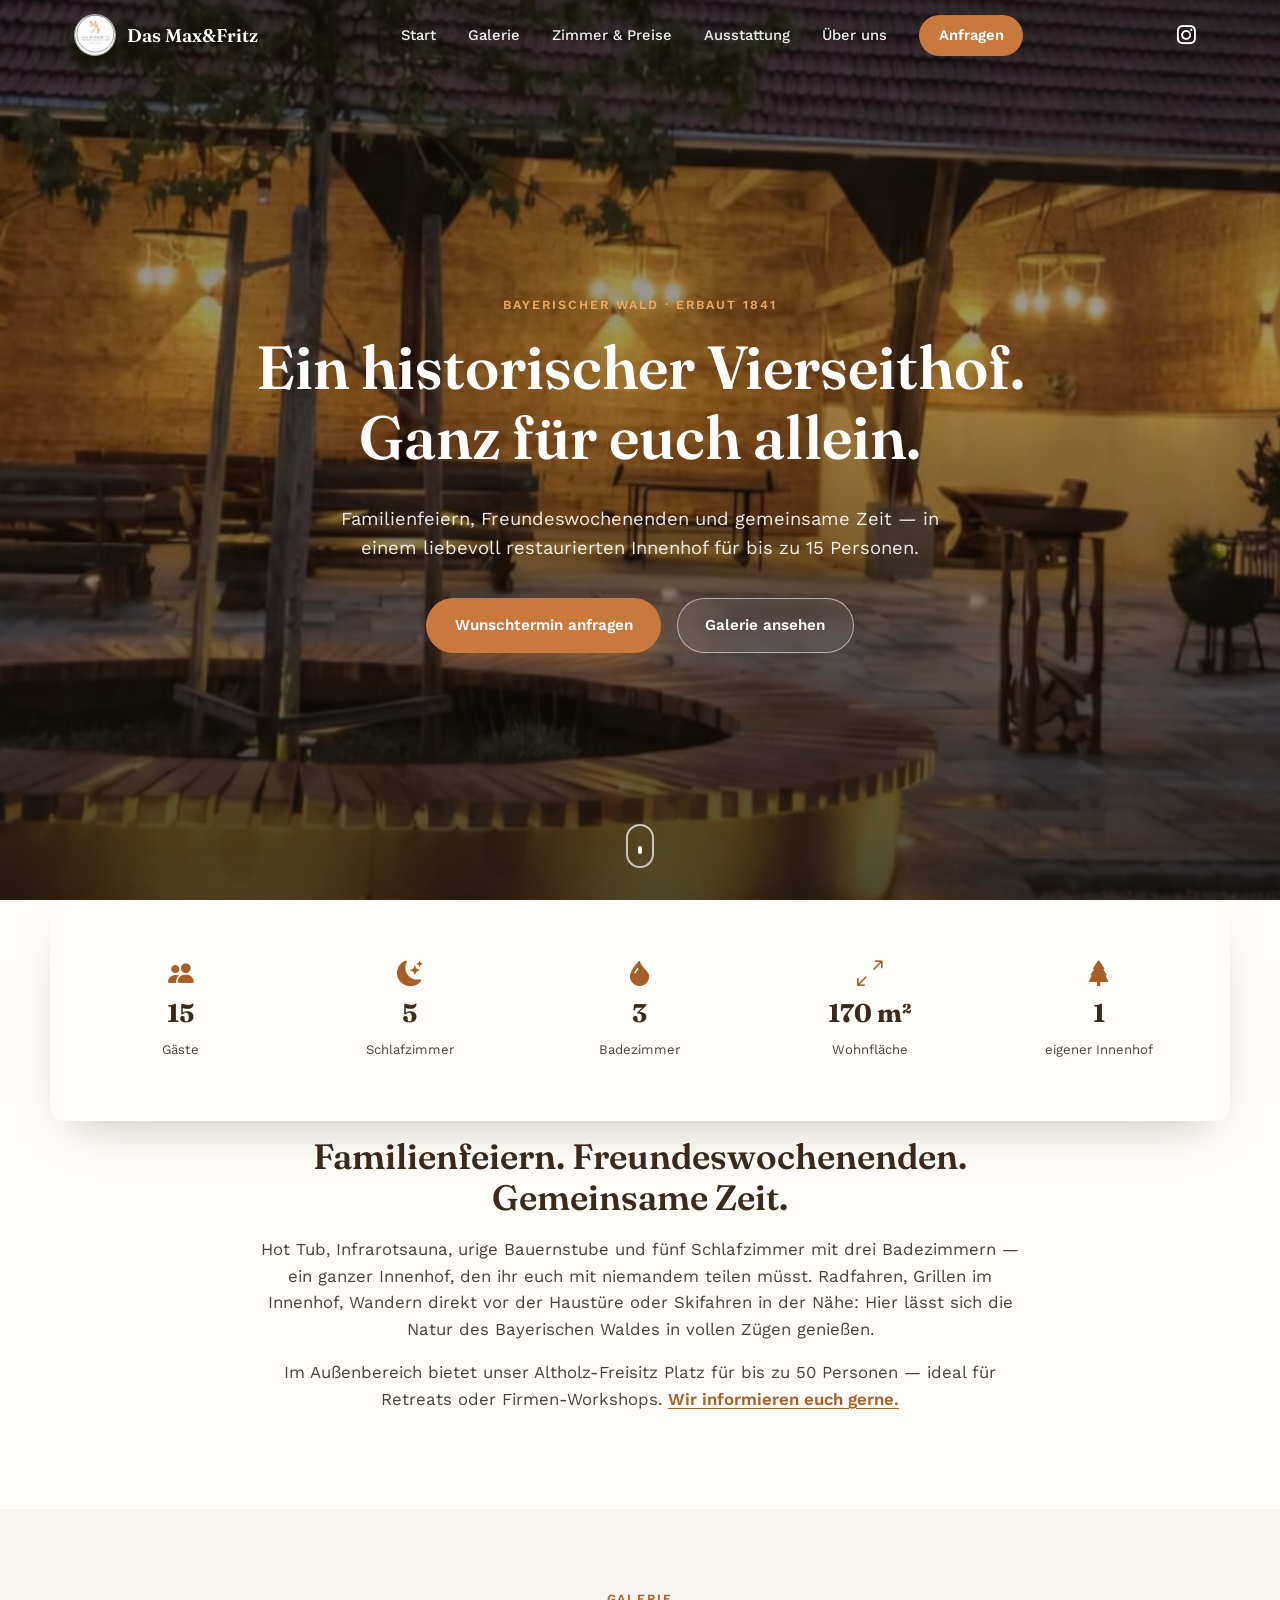
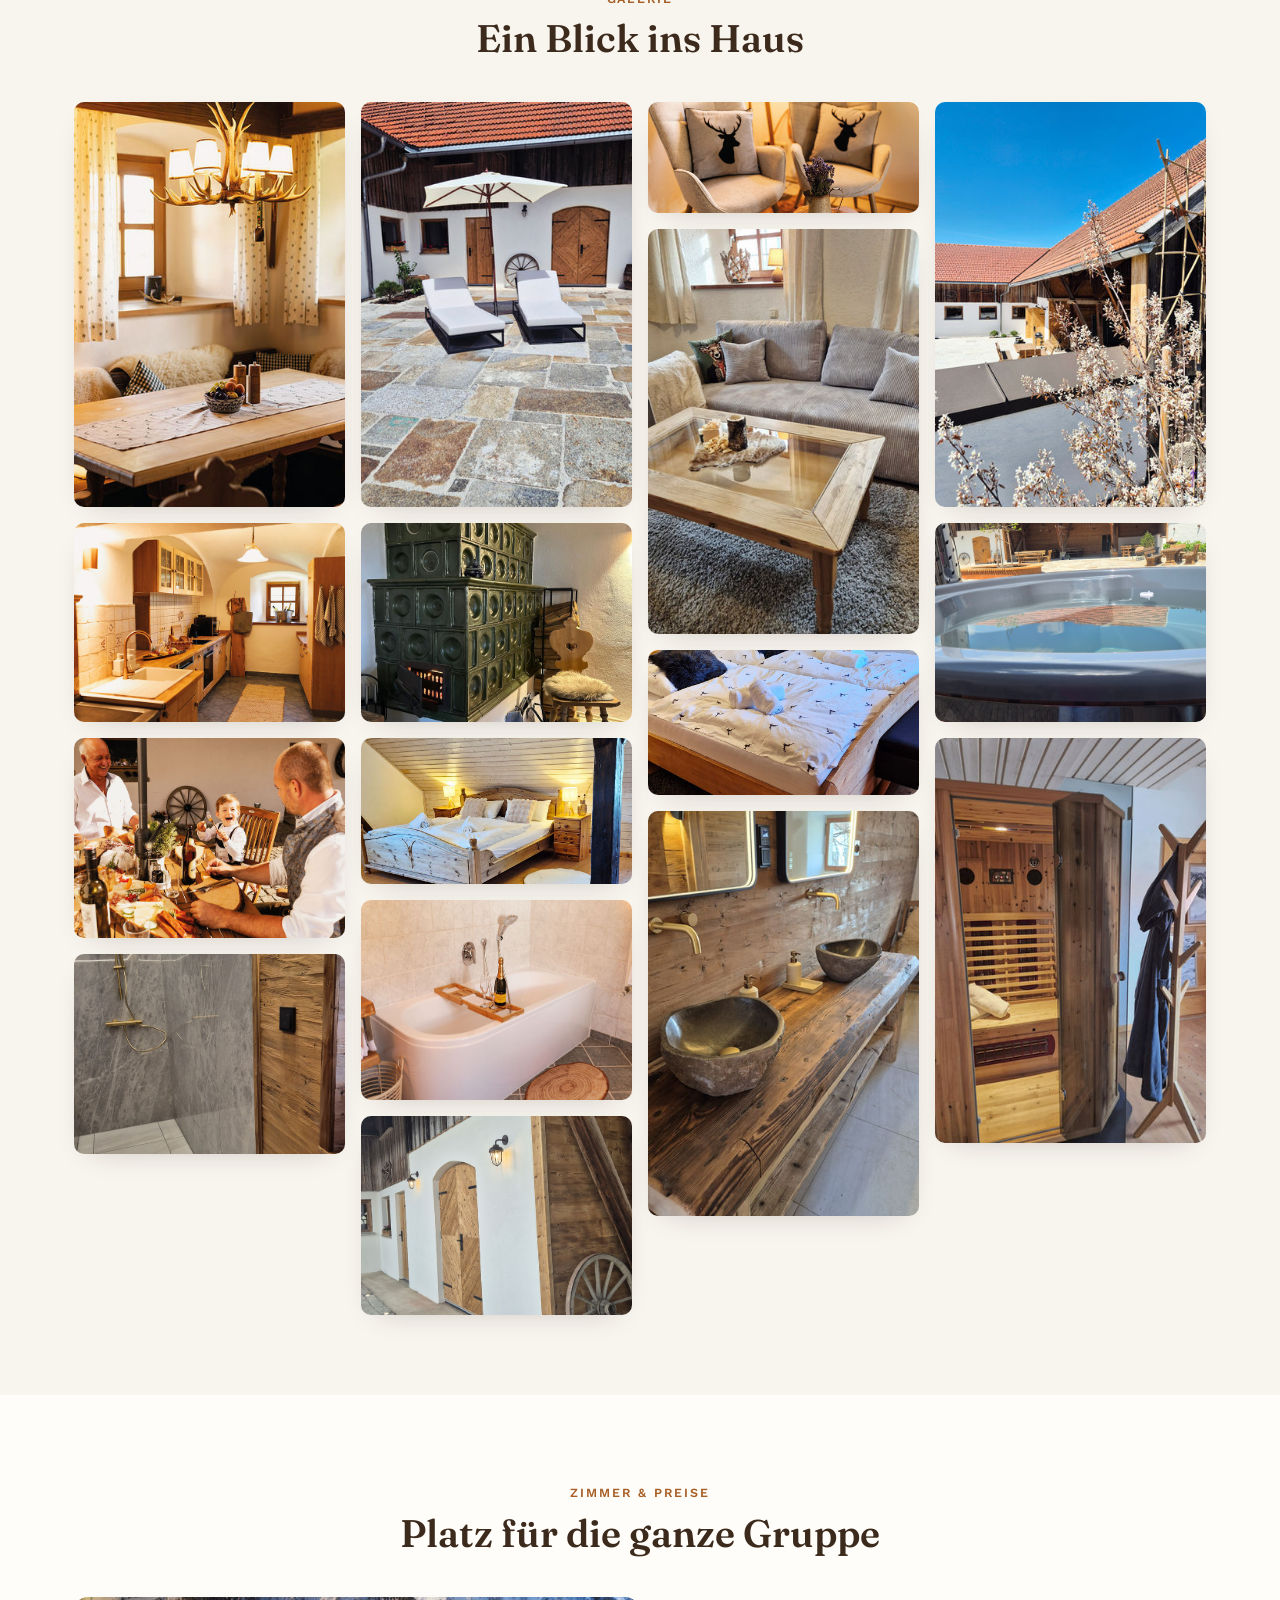
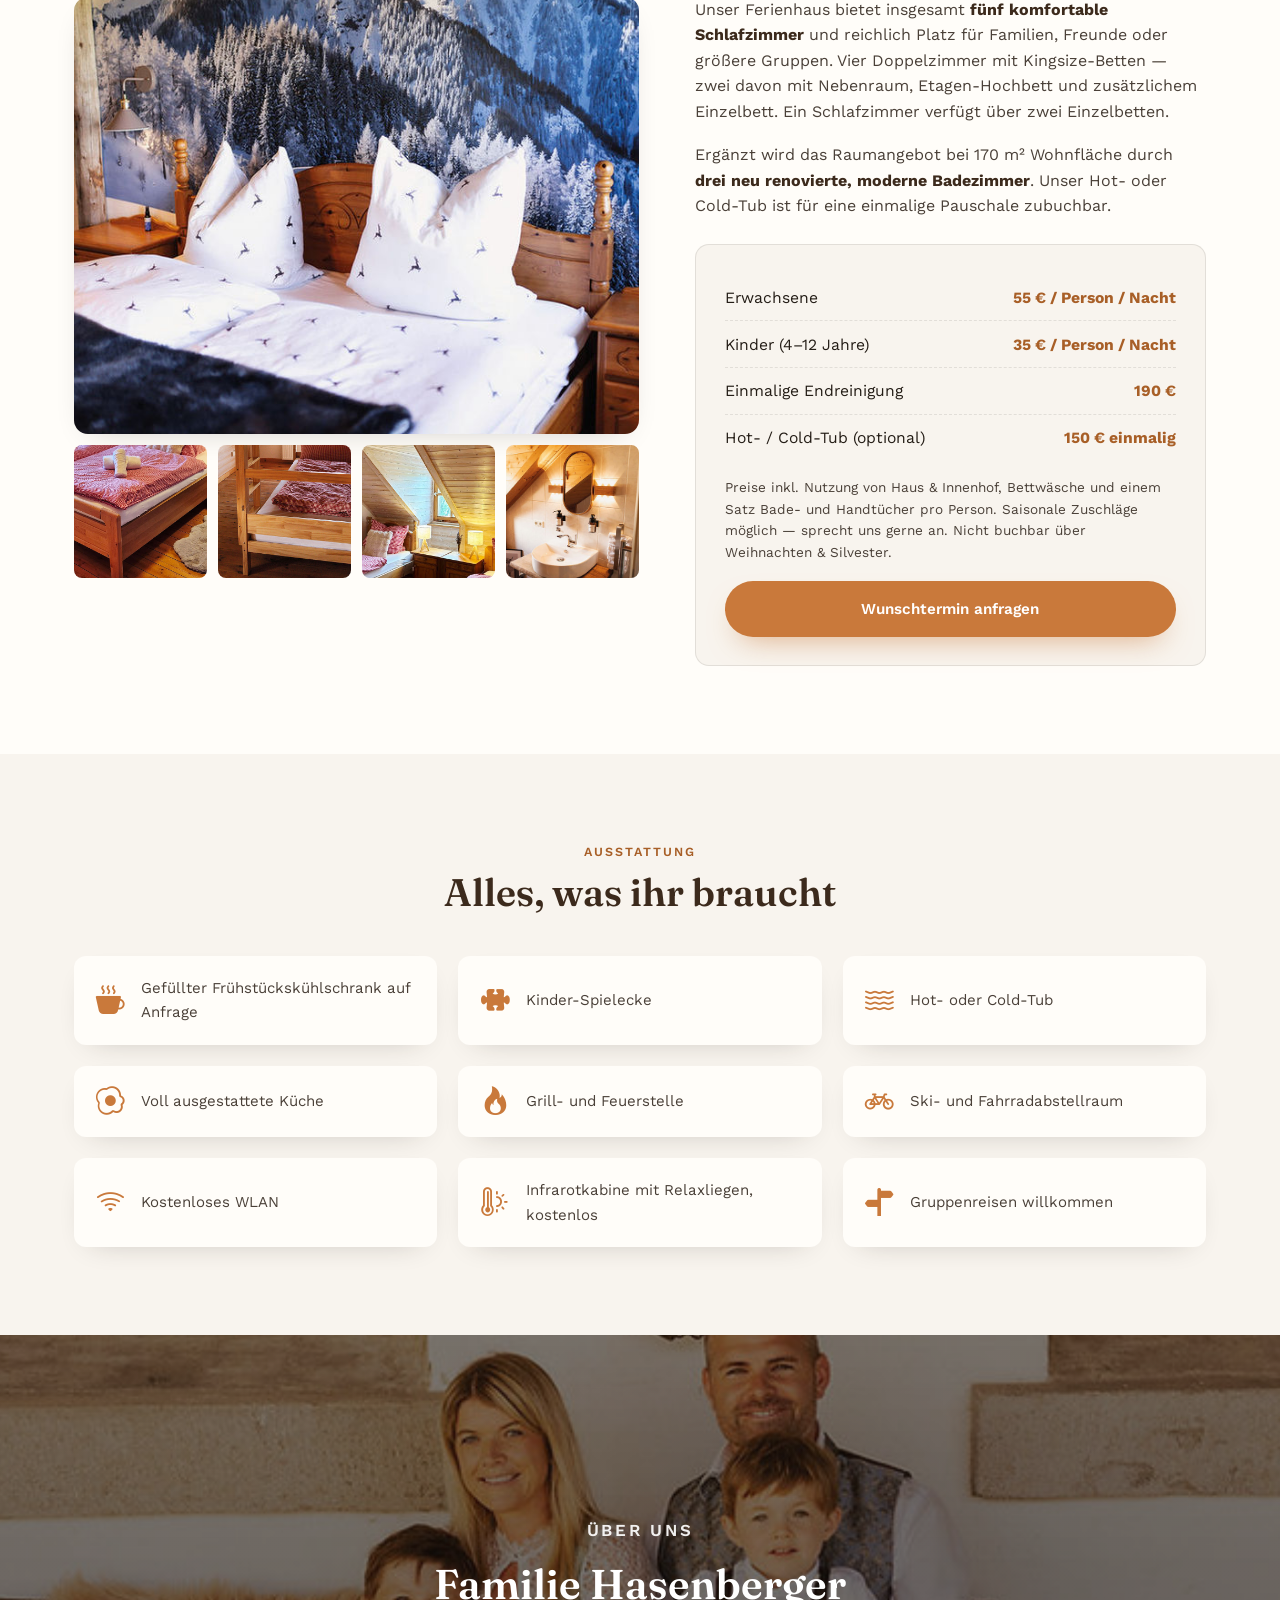
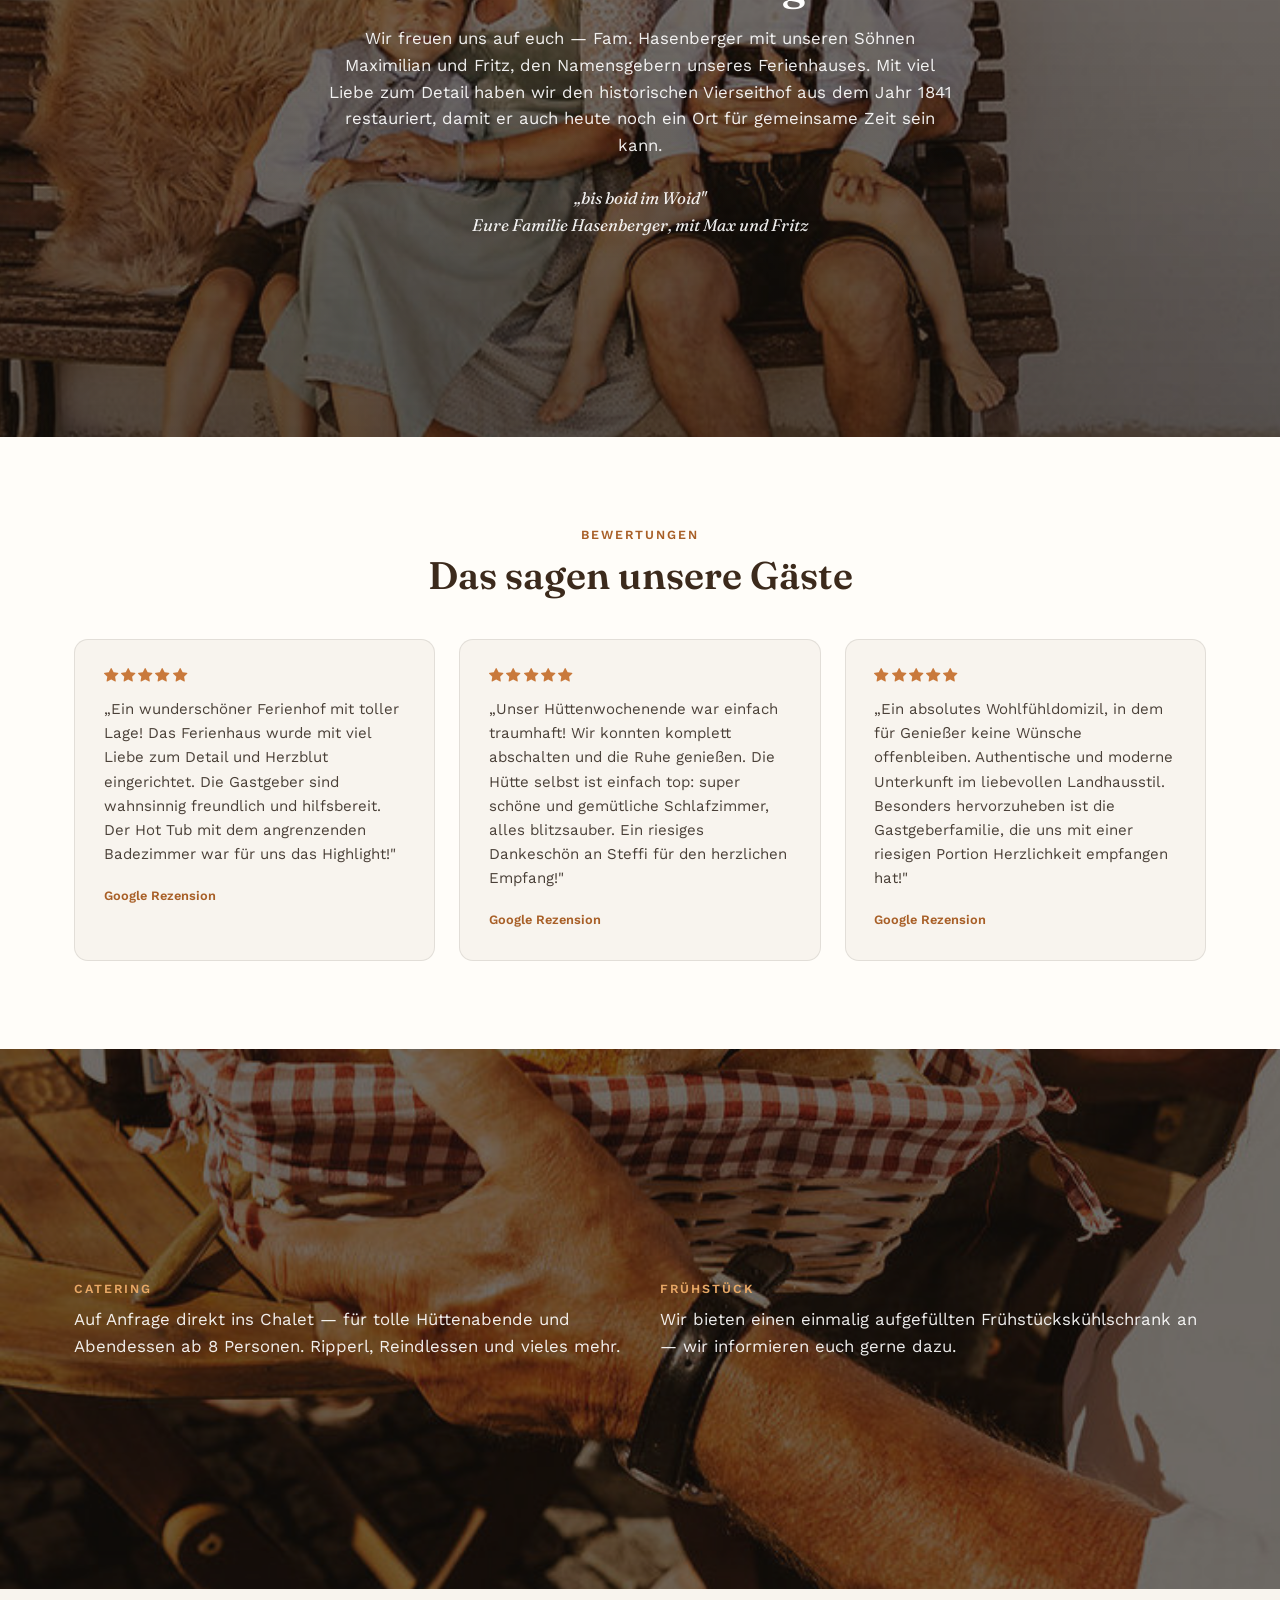
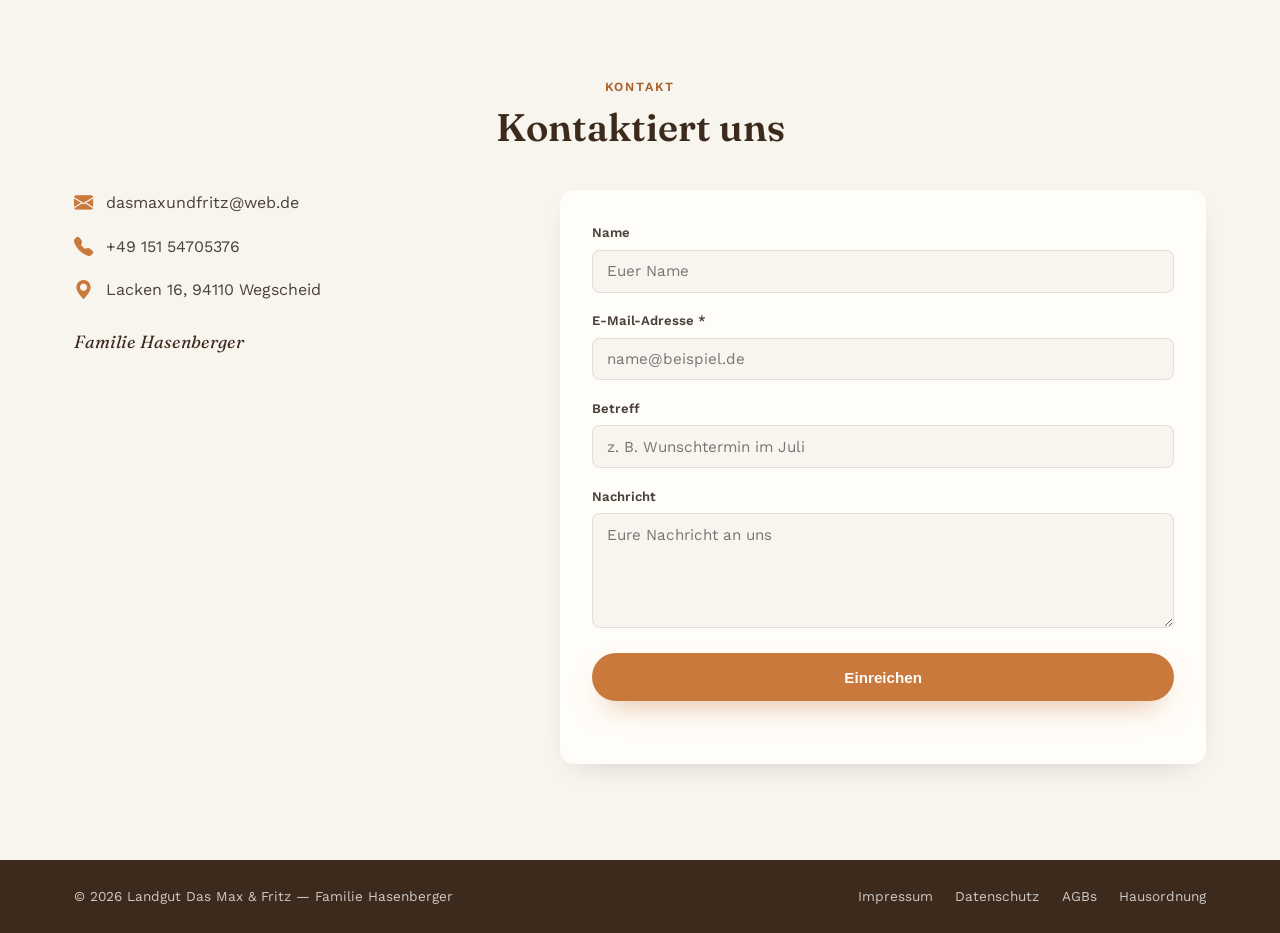
==== new/index.html @ 3cc2251c "Initial commit: Das Max & Fritz site redesign Old Wix export preserved under old/, new static HTML/C" ====
<!DOCTYPE html>
<html lang="de">
<head>
<meta charset="UTF-8">
<meta name="viewport" content="width=device-width, initial-scale=1.0">
<title>Das Max &amp; Fritz — Historischer Vierseithof im Bayerischen Wald</title>
<meta name="description" content="Historischer Vierseithof aus 1841 im Bayerischen Wald für Gruppen bis zu 15 Personen. Hot Tub, Infrarotsauna, 5 Schlafzimmer, eigener Innenhof.">
<link rel="icon" href="assets/img/logo.jpg">
<link rel="preconnect" href="https://fonts.googleapis.com">
<link rel="preconnect" href="https://fonts.gstatic.com" crossorigin>
<link href="https://fonts.googleapis.com/css2?family=Fraunces:ital,opsz,wght@0,9..144,400;0,9..144,600;1,9..144,500&family=Work+Sans:wght@400;500;600&display=swap" rel="stylesheet">
<link rel="stylesheet" href="https://cdn.jsdelivr.net/npm/bootstrap-icons@1.11.3/font/bootstrap-icons.min.css">
<link rel="stylesheet" href="assets/css/style.css">
</head>
<body>

<a class="skip-link" href="#main">Zum Inhalt springen</a>

<header class="site-header" id="siteHeader">
  <div class="header-inner">
    <a href="#start" class="brand">
      <img src="assets/img/logo.jpg" alt="Das Max &amp; Fritz Logo" class="brand-logo">
      <span class="brand-text">Das Max&amp;Fritz</span>
    </a>

    <nav class="main-nav" id="mainNav" aria-label="Hauptnavigation">
      <a href="#start">Start</a>
      <a href="#galerie">Galerie</a>
      <a href="#zimmer">Zimmer &amp; Preise</a>
      <a href="#ausstattung">Ausstattung</a>
      <a href="#ueber-uns">Über uns</a>
      <a href="#kontakt" class="nav-cta">Anfragen</a>
    </nav>

    <div class="header-actions">
      <a href="https://www.instagram.com/dasmaxundfritz_landgut/" class="icon-btn" aria-label="Instagram" target="_blank" rel="noopener"><i class="bi bi-instagram"></i></a>
      <button class="icon-btn nav-toggle" id="navToggle" aria-label="Menü öffnen" aria-expanded="false" aria-controls="mainNav">
        <i class="bi bi-list" id="navToggleIcon"></i>
      </button>
    </div>
  </div>
</header>

<main id="main">

  <!-- HERO -->
  <section class="hero" id="start">
    <div class="parallax" data-speed="0.35">
      <div class="parallax__bg" style="background-image:url('assets/img/hero-courtyard-night.jpg')"></div>
    </div>
    <div class="hero__scrim"></div>
    <div class="hero__content reveal">
      <p class="eyebrow">Bayerischer Wald · Erbaut 1841</p>
      <h1>Ein historischer Vierseithof.<br>Ganz für euch allein.</h1>
      <p class="hero__lead">Familienfeiern, Freundeswochenenden und gemeinsame Zeit — in einem liebevoll restaurierten Innenhof für bis zu 15 Personen.</p>
      <div class="hero__actions">
        <a href="#kontakt" class="btn btn--primary">Wunschtermin anfragen</a>
        <a href="#galerie" class="btn btn--ghost">Galerie ansehen</a>
      </div>
    </div>
    <button class="scroll-cue" id="scrollCue" aria-label="Nach unten scrollen">
      <span></span>
    </button>
  </section>

  <!-- STATS -->
  <section class="stats">
    <div class="stats__item"><i class="bi bi-people-fill"></i><strong>15</strong><span>Gäste</span></div>
    <div class="stats__item"><i class="bi bi-moon-stars-fill"></i><strong>5</strong><span>Schlafzimmer</span></div>
    <div class="stats__item"><i class="bi bi-droplet-fill"></i><strong>3</strong><span>Badezimmer</span></div>
    <div class="stats__item"><i class="bi bi-arrows-angle-expand"></i><strong>170 m²</strong><span>Wohnfläche</span></div>
    <div class="stats__item"><i class="bi bi-tree-fill"></i><strong>1</strong><span>eigener Innenhof</span></div>
  </section>

  <!-- INTRO -->
  <section class="intro">
    <div class="intro__inner reveal">
      <h2>Familienfeiern. Freundeswochenenden.<br>Gemeinsame Zeit.</h2>
      <p>Hot Tub, Infrarotsauna, urige Bauernstube und fünf Schlafzimmer mit drei Badezimmern — ein ganzer Innenhof, den ihr euch mit niemandem teilen müsst. Radfahren, Grillen im Innenhof, Wandern direkt vor der Haustüre oder Skifahren in der Nähe: Hier lässt sich die Natur des Bayerischen Waldes in vollen Zügen genießen.</p>
      <p>Im Außenbereich bietet unser Altholz-Freisitz Platz für bis zu 50 Personen — ideal für Retreats oder Firmen-Workshops. <a href="#kontakt">Wir informieren euch gerne.</a></p>
    </div>
  </section>

  <!-- GALLERY -->
  <section class="gallery" id="galerie">
    <div class="section-head reveal">
      <p class="eyebrow">Galerie</p>
      <h2>Ein Blick ins Haus</h2>
    </div>
    <div class="masonry reveal" id="masonryGrid">
      <img src="assets/img/dining-room-chandelier.jpg" alt="Bauernstube mit Kronleuchter und langem Holztisch" loading="lazy">
      <img src="assets/img/kitchen-farmhouse.jpg" alt="Voll ausgestattete Landhausküche" loading="lazy">
      <img src="assets/img/family-dining-table.jpg" alt="Gemeinsames Essen im Innenhof" loading="lazy">
      <img src="assets/img/bathroom-shower-modern.jpg" alt="Moderne Dusche mit Naturstein" loading="lazy">
      <img src="assets/img/exterior-patio-day.jpg" alt="Innenhof bei Tag mit Liegestühlen" loading="lazy">
      <img src="assets/img/kachelofen-stove.jpg" alt="Traditioneller grüner Kachelofen" loading="lazy">
      <img src="assets/img/bedroom-warm-wood.jpg" alt="Gemütliches Schlafzimmer mit Holzbett" loading="lazy">
      <img src="assets/img/bathroom-tub-champagne.jpg" alt="Freistehende Badewanne" loading="lazy">
      <img src="assets/img/exterior-entrance-doors.jpg" alt="Historisches Hoftor aus Altholz" loading="lazy">
      <img src="assets/img/decor-deer-pillows.jpg" alt="Rustikale Wohnzimmer-Deko" loading="lazy">
      <img src="assets/img/living-room-sofa.jpg" alt="Gemütlicher Wohnbereich" loading="lazy">
      <img src="assets/img/bedroom-bird-linen.jpg" alt="Schlafzimmer mit dekorativer Bettwäsche" loading="lazy">
      <img src="assets/img/bathroom-sink-stone.jpg" alt="Waschbecken aus Naturstein" loading="lazy">
      <img src="assets/img/exterior-farmhouse-day.jpg" alt="Der Vierseithof bei Tageslicht" loading="lazy">
      <img src="assets/img/hot-tub.jpg" alt="Hot Tub im Innenhof" loading="lazy">
      <img src="assets/img/sauna-infrared.jpg" alt="Infrarotsauna" loading="lazy">
    </div>
  </section>

  <!-- ROOMS & PRICING -->
  <section class="rooms" id="zimmer">
    <div class="section-head reveal">
      <p class="eyebrow">Zimmer &amp; Preise</p>
      <h2>Platz für die ganze Gruppe</h2>
    </div>

    <div class="rooms__layout">
      <div class="rooms__gallery reveal">
        <img src="assets/img/bedroom-alpine-art.jpg" alt="Hauptschlafzimmer mit Alpen-Motiv" class="rooms__main">
        <div class="rooms__thumbs">
          <img src="assets/img/bedroom-simple.jpg" alt="Schlafzimmer mit Nachttischen">
          <img src="assets/img/bedroom-bunk.jpg" alt="Zimmer mit Etagenbett">
          <img src="assets/img/bedroom-attic-cozy.jpg" alt="Gemütliches Dachzimmer">
          <img src="assets/img/bathroom-sink-mirror.jpg" alt="Modernes Badezimmer">
        </div>
      </div>

      <div class="rooms__info reveal">
        <p>Unser Ferienhaus bietet insgesamt <strong>fünf komfortable Schlafzimmer</strong> und reichlich Platz für Familien, Freunde oder größere Gruppen. Vier Doppelzimmer mit Kingsize-Betten — zwei davon mit Nebenraum, Etagen-Hochbett und zusätzlichem Einzelbett. Ein Schlafzimmer verfügt über zwei Einzelbetten.</p>
        <p>Ergänzt wird das Raumangebot bei 170 m² Wohnfläche durch <strong>drei neu renovierte, moderne Badezimmer</strong>. Unser Hot- oder Cold-Tub ist für eine einmalige Pauschale zubuchbar.</p>

        <div class="price-card">
          <div class="price-row"><span>Erwachsene</span><strong>55&nbsp;€ / Person / Nacht</strong></div>
          <div class="price-row"><span>Kinder (4–12&nbsp;Jahre)</span><strong>35&nbsp;€ / Person / Nacht</strong></div>
          <div class="price-row"><span>Einmalige Endreinigung</span><strong>190&nbsp;€</strong></div>
          <div class="price-row"><span>Hot- / Cold-Tub (optional)</span><strong>150&nbsp;€ einmalig</strong></div>
          <p class="price-note">Preise inkl. Nutzung von Haus &amp; Innenhof, Bettwäsche und einem Satz Bade- und Handtücher pro Person. Saisonale Zuschläge möglich — sprecht uns gerne an. Nicht buchbar über Weihnachten &amp; Silvester.</p>
          <a href="#kontakt" class="btn btn--primary btn--block">Wunschtermin anfragen</a>
        </div>
      </div>
    </div>
  </section>

  <!-- AMENITIES -->
  <section class="amenities" id="ausstattung">
    <div class="section-head reveal">
      <p class="eyebrow">Ausstattung</p>
      <h2>Alles, was ihr braucht</h2>
    </div>
    <div class="amenities__grid reveal">
      <div class="amenity"><i class="bi bi-cup-hot-fill"></i><span>Gefüllter Frühstückskühlschrank auf Anfrage</span></div>
      <div class="amenity"><i class="bi bi-puzzle-fill"></i><span>Kinder-Spielecke</span></div>
      <div class="amenity"><i class="bi bi-water"></i><span>Hot- oder Cold-Tub</span></div>
      <div class="amenity"><i class="bi bi-egg-fried"></i><span>Voll ausgestattete Küche</span></div>
      <div class="amenity"><i class="bi bi-fire"></i><span>Grill- und Feuerstelle</span></div>
      <div class="amenity"><i class="bi bi-bicycle"></i><span>Ski- und Fahrradabstellraum</span></div>
      <div class="amenity"><i class="bi bi-wifi"></i><span>Kostenloses WLAN</span></div>
      <div class="amenity"><i class="bi bi-thermometer-sun"></i><span>Infrarotkabine mit Relaxliegen, kostenlos</span></div>
      <div class="amenity"><i class="bi bi-signpost-split-fill"></i><span>Gruppenreisen willkommen</span></div>
    </div>
  </section>

  <!-- ABOUT US / PARALLAX BAND -->
  <section class="story" id="ueber-uns">
    <div class="parallax" data-speed="0.25">
      <div class="parallax__bg" style="background-image:url('assets/img/family-portrait-bench.jpg')"></div>
    </div>
    <div class="story__scrim"></div>
    <div class="story__content reveal">
      <p class="eyebrow">Über uns</p>
      <h2>Familie Hasenberger</h2>
      <p>Wir freuen uns auf euch — Fam. Hasenberger mit unseren Söhnen Maximilian und Fritz, den Namensgebern unseres Ferienhauses. Mit viel Liebe zum Detail haben wir den historischen Vierseithof aus dem Jahr 1841 restauriert, damit er auch heute noch ein Ort für gemeinsame Zeit sein kann.</p>
      <p class="story__signoff">„bis boid im Woid"<br>Eure Familie Hasenberger, mit Max und Fritz</p>
    </div>
  </section>

  <!-- REVIEWS -->
  <section class="reviews">
    <div class="section-head reveal">
      <p class="eyebrow">Bewertungen</p>
      <h2>Das sagen unsere Gäste</h2>
    </div>
    <div class="reviews__grid reveal">
      <article class="review-card">
        <div class="review-card__stars">
          <i class="bi bi-star-fill"></i><i class="bi bi-star-fill"></i><i class="bi bi-star-fill"></i><i class="bi bi-star-fill"></i><i class="bi bi-star-fill"></i>
        </div>
        <p>„Ein wunderschöner Ferienhof mit toller Lage! Das Ferienhaus wurde mit viel Liebe zum Detail und Herzblut eingerichtet. Die Gastgeber sind wahnsinnig freundlich und hilfsbereit. Der Hot Tub mit dem angrenzenden Badezimmer war für uns das Highlight!"</p>
        <span class="review-card__meta">Google Rezension</span>
      </article>
      <article class="review-card">
        <div class="review-card__stars">
          <i class="bi bi-star-fill"></i><i class="bi bi-star-fill"></i><i class="bi bi-star-fill"></i><i class="bi bi-star-fill"></i><i class="bi bi-star-fill"></i>
        </div>
        <p>„Unser Hüttenwochenende war einfach traumhaft! Wir konnten komplett abschalten und die Ruhe genießen. Die Hütte selbst ist einfach top: super schöne und gemütliche Schlafzimmer, alles blitzsauber. Ein riesiges Dankeschön an Steffi für den herzlichen Empfang!"</p>
        <span class="review-card__meta">Google Rezension</span>
      </article>
      <article class="review-card">
        <div class="review-card__stars">
          <i class="bi bi-star-fill"></i><i class="bi bi-star-fill"></i><i class="bi bi-star-fill"></i><i class="bi bi-star-fill"></i><i class="bi bi-star-fill"></i>
        </div>
        <p>„Ein absolutes Wohlfühldomizil, in dem für Genießer keine Wünsche offenbleiben. Authentische und moderne Unterkunft im liebevollen Landhausstil. Besonders hervorzuheben ist die Gastgeberfamilie, die uns mit einer riesigen Portion Herzlichkeit empfangen hat!"</p>
        <span class="review-card__meta">Google Rezension</span>
      </article>
    </div>
  </section>

  <!-- CATERING / PARALLAX BAND -->
  <section class="catering">
    <div class="parallax" data-speed="0.25">
      <div class="parallax__bg" style="background-image:url('assets/img/catering-board.jpg')"></div>
    </div>
    <div class="catering__scrim"></div>
    <div class="catering__card reveal">
      <div>
        <p class="eyebrow">Catering</p>
        <p>Auf Anfrage direkt ins Chalet — für tolle Hüttenabende und Abendessen ab 8 Personen. Ripperl, Reindlessen und vieles mehr.</p>
      </div>
      <div>
        <p class="eyebrow">Frühstück</p>
        <p>Wir bieten einen einmalig aufgefüllten Frühstückskühlschrank an — wir informieren euch gerne dazu.</p>
      </div>
    </div>
  </section>

  <!-- CONTACT -->
  <section class="contact" id="kontakt">
    <div class="section-head reveal">
      <p class="eyebrow">Kontakt</p>
      <h2>Kontaktiert uns</h2>
    </div>
    <div class="contact__layout reveal">
      <div class="contact__info">
        <p class="contact__line"><i class="bi bi-envelope-fill"></i><a href="mailto:dasmaxundfritz@web.de">dasmaxundfritz@web.de</a></p>
        <p class="contact__line"><i class="bi bi-telephone-fill"></i><a href="tel:+4915154705376">+49 151 54705376</a></p>
        <p class="contact__line"><i class="bi bi-geo-alt-fill"></i><span>Lacken 16, 94110 Wegscheid</span></p>
        <p class="contact__host">Familie Hasenberger</p>
      </div>

      <form class="contact__form" id="contactForm">
        <div class="form-row">
          <label for="cf-name">Name</label>
          <input type="text" id="cf-name" name="name" placeholder="Euer Name" required>
        </div>
        <div class="form-row">
          <label for="cf-email">E-Mail-Adresse *</label>
          <input type="email" id="cf-email" name="email" placeholder="name@beispiel.de" required>
        </div>
        <div class="form-row">
          <label for="cf-subject">Betreff</label>
          <input type="text" id="cf-subject" name="subject" placeholder="z. B. Wunschtermin im Juli">
        </div>
        <div class="form-row">
          <label for="cf-message">Nachricht</label>
          <textarea id="cf-message" name="message" rows="5" placeholder="Eure Nachricht an uns" required></textarea>
        </div>
        <button type="submit" class="btn btn--primary btn--block">Einreichen</button>
        <p class="form-note" id="formNote" role="status" aria-live="polite"></p>
      </form>
    </div>
  </section>

</main>

<footer class="site-footer">
  <div class="site-footer__inner">
    <span>© 2026 Landgut Das Max &amp; Fritz — Familie Hasenberger</span>
    <nav class="footer-nav" aria-label="Rechtliches">
      <a href="impressum.html">Impressum</a>
      <a href="datenschutz.html">Datenschutz</a>
      <a href="agb.html">AGBs</a>
      <a href="hausordnung.html">Hausordnung</a>
    </nav>
  </div>
</footer>

<!-- LIGHTBOX -->
<div class="lightbox" id="lightbox" aria-hidden="true">
  <button class="lightbox__close" id="lightboxClose" aria-label="Schließen"><i class="bi bi-x-lg"></i></button>
  <button class="lightbox__nav lightbox__nav--prev" id="lightboxPrev" aria-label="Vorheriges Bild"><i class="bi bi-chevron-left"></i></button>
  <img src="" alt="" id="lightboxImg">
  <button class="lightbox__nav lightbox__nav--next" id="lightboxNext" aria-label="Nächstes Bild"><i class="bi bi-chevron-right"></i></button>
</div>

<script src="assets/js/main.js"></script>
</body>
</html>
---- new/assets/css/style.css ----
/* ---------- Design tokens ---------- */
:root{
  --cream: #f8f4ee;
  --cream-deep: #efe7db;
  --paper: #fffdf9;
  --ink: #241d16;
  --ink-soft: #4a4038;
  --wood: #6b4a30;
  --wood-deep: #3c2a1c;
  --amber: #c9793b;
  --amber-deep: #a85f27;
  --amber-light: #e8a866;
  --line: rgba(36,29,22,0.1);

  --font-display: 'Fraunces', Georgia, 'Times New Roman', serif;
  --font-body: 'Work Sans', -apple-system, BlinkMacSystemFont, 'Segoe UI', sans-serif;

  --container: 1180px;
  --radius: 14px;
  --shadow-soft: 0 20px 50px -25px rgba(36,29,22,0.35);
  --shadow-card: 0 10px 30px -18px rgba(36,29,22,0.3);

  --ease: cubic-bezier(.22,.61,.36,1);
}

*,*::before,*::after{ box-sizing:border-box; }
html{ scroll-behavior:smooth; }
@media (prefers-reduced-motion: reduce){
  html{ scroll-behavior:auto; }
  *{ animation-duration:0.001ms !important; animation-iteration-count:1 !important; transition-duration:0.001ms !important; }
}

body{
  margin:0;
  font-family:var(--font-body);
  color:var(--ink);
  background:var(--paper);
  line-height:1.6;
  -webkit-font-smoothing:antialiased;
}

img{ max-width:100%; display:block; }
a{ color:inherit; text-decoration:none; }
h1,h2,h3{ font-family:var(--font-display); font-weight:600; line-height:1.15; margin:0; color:var(--wood-deep); }
p{ margin:0; }
ul{ margin:0; padding:0; }

.skip-link{
  position:absolute; left:-999px; top:0; background:var(--ink); color:#fff;
  padding:0.8em 1.2em; z-index:1000; border-radius:0 0 8px 0;
}
.skip-link:focus{ left:0; }

.eyebrow{
  font-family:var(--font-body);
  text-transform:uppercase;
  letter-spacing:0.16em;
  font-size:0.78rem;
  font-weight:600;
  color:var(--amber-deep);
  margin:0 0 0.6em;
}

.btn{
  display:inline-flex; align-items:center; justify-content:center;
  padding:0.95em 1.8em;
  border-radius:999px;
  font-weight:600;
  font-size:0.95rem;
  border:1px solid transparent;
  cursor:pointer;
  transition:transform 0.25s var(--ease), box-shadow 0.25s var(--ease), background 0.25s var(--ease), color 0.25s var(--ease);
}
.btn--primary{
  background:var(--amber);
  color:#fff;
  box-shadow:0 14px 30px -14px rgba(201,121,59,0.65);
}
.btn--primary:hover{ background:var(--amber-deep); transform:translateY(-2px); }
.btn--ghost{
  background:rgba(255,255,255,0.08);
  color:#fff;
  border-color:rgba(255,255,255,0.55);
  backdrop-filter:blur(6px);
}
.btn--ghost:hover{ background:rgba(255,255,255,0.18); transform:translateY(-2px); }
.btn--block{ width:100%; }

/* ---------- Scroll reveal ---------- */
.reveal{
  opacity:0;
  transform:translateY(28px);
  transition:opacity 0.8s var(--ease), transform 0.8s var(--ease);
}
.reveal.is-visible{ opacity:1; transform:translateY(0); }

/* ---------- Header ---------- */
.site-header{
  position:fixed; top:0; left:0; right:0; z-index:200;
  padding:0.9rem 0;
  transition:background 0.35s var(--ease), box-shadow 0.35s var(--ease);
}
.site-header.is-scrolled{
  background:var(--cream);
  box-shadow:0 8px 30px -20px rgba(36,29,22,0.5);
}
.header-inner{
  max-width:var(--container);
  margin:0 auto;
  padding:0 1.5rem;
  display:flex;
  align-items:center;
  justify-content:space-between;
  gap:1.5rem;
}
.brand{ display:flex; align-items:center; gap:0.7rem; }
.brand-logo{
  width:42px; height:42px; border-radius:50%;
  object-fit:cover;
  border:1px solid rgba(255,255,255,0.6);
}
.brand-text{
  font-family:var(--font-display);
  font-weight:600;
  font-size:1.15rem;
  color:var(--site-header-text, #fff);
  transition:color 0.35s var(--ease);
}
.site-header.is-scrolled .brand-text{ color:var(--wood-deep); }

.main-nav{ display:flex; align-items:center; gap:2rem; }
.main-nav a{
  font-size:0.92rem; font-weight:500;
  color:rgba(255,255,255,0.92);
  transition:color 0.3s var(--ease), opacity 0.3s;
  position:relative;
}
.site-header.is-scrolled .main-nav a{ color:var(--ink-soft); }
.main-nav a:not(.nav-cta):hover{ opacity:0.7; }
.main-nav a.nav-cta{
  background:var(--amber);
  color:#fff !important;
  padding:0.6em 1.3em;
  border-radius:999px;
  font-weight:600;
}
.main-nav a.nav-cta:hover{ background:var(--amber-deep); opacity:1; }

.header-actions{ position:relative; z-index:210; display:flex; align-items:center; gap:0.6rem; }
.bi{ line-height:1; vertical-align:-0.125em; }

.icon-btn{
  appearance:none; -webkit-appearance:none;
  background:none; border:none; padding:0; margin:0; cursor:pointer; font:inherit;
  display:inline-flex; align-items:center; justify-content:center;
  width:40px; height:40px; border-radius:50%;
  color:#fff;
  font-size:1.15rem;
  transition:background 0.3s, color 0.3s;
}
.nav-toggle{ font-size:1.4rem; }
.site-header.is-scrolled .icon-btn{ color:var(--wood-deep); }
.icon-btn:hover{ background:rgba(0,0,0,0.06); }
.nav-toggle{ display:none; }

/* ---------- Parallax primitive ---------- */
.parallax{
  position:absolute; inset:0; overflow:hidden;
  z-index:0;
}
.parallax__bg{
  position:absolute;
  top:-15%; left:0; right:0; bottom:-15%;
  background-size:cover;
  background-position:center;
  will-change:transform;
}

/* ---------- Hero ---------- */
.hero{
  position:relative;
  min-height:100svh;
  display:flex; align-items:center; justify-content:center;
  overflow:hidden;
  isolation:isolate;
}
.hero__scrim{
  position:absolute; inset:0; z-index:1;
  background:linear-gradient(180deg, rgba(20,15,10,0.55) 0%, rgba(20,15,10,0.35) 45%, rgba(20,15,10,0.75) 100%);
}
.hero__content{
  position:relative; z-index:2;
  max-width:820px;
  margin:0 auto;
  padding:7rem 1.5rem 4rem;
  text-align:center;
  color:#fff;
}
.hero__content h1{
  font-size:clamp(2.3rem, 5.2vw, 3.8rem);
  color:#fff;
  margin:0.3em 0 0.5em;
}
.hero__lead{
  font-size:1.15rem;
  color:rgba(255,255,255,0.9);
  max-width:600px;
  margin:0 auto;
}
.hero__actions{
  margin-top:2.2rem;
  display:flex; gap:1rem; justify-content:center; flex-wrap:wrap;
}
.eyebrow{ }
.hero .eyebrow{ color:var(--amber-light); }

.scroll-cue{
  position:absolute; bottom:2rem; left:50%; transform:translateX(-50%);
  z-index:2;
  width:28px; height:44px;
  border:2px solid rgba(255,255,255,0.7);
  border-radius:999px;
  background:transparent;
  cursor:pointer;
}
.scroll-cue span{
  display:block; width:4px; height:8px; border-radius:999px;
  background:#fff; margin:7px auto 0;
  animation:cue 1.8s infinite;
}
@keyframes cue{
  0%{ transform:translateY(0); opacity:1; }
  70%{ transform:translateY(12px); opacity:0; }
  100%{ opacity:0; }
}

/* ---------- Stats ---------- */
.stats{
  max-width:var(--container);
  margin:0 auto;
  padding:2.8rem 1.5rem;
  display:grid;
  grid-template-columns:repeat(5, 1fr);
  gap:1rem;
  text-align:center;
  background:var(--paper);
  border-radius:var(--radius);
  box-shadow:var(--shadow-soft);
  position:relative;
  z-index:5;
}
.stats__item{
  display:flex; flex-direction:column; align-items:center; gap:0.35rem;
  padding:1rem 0.5rem;
  color:var(--amber-deep);
}
.stats__item i{ font-size:1.6rem; }
.stats__item strong{ font-family:var(--font-display); font-size:1.6rem; color:var(--wood-deep); }
.stats__item span{ font-size:0.82rem; color:var(--ink-soft); }

/* ---------- Intro ---------- */
.intro{ padding:1rem 1.5rem 5rem; }
.intro__inner{
  max-width:760px;
  margin:0 auto;
  text-align:center;
}
.intro__inner h2{
  font-size:clamp(1.6rem, 3vw, 2.2rem);
  margin-bottom:1.1rem;
}
.intro__inner p{ color:var(--ink-soft); margin-bottom:1rem; font-size:1.05rem; }
.intro__inner a{ color:var(--amber-deep); font-weight:600; text-decoration:underline; text-underline-offset:3px; }

/* ---------- Section head ---------- */
.section-head{ max-width:var(--container); margin:0 auto; padding:0 1.5rem 2.6rem; text-align:center; }
.section-head h2{ font-size:clamp(1.7rem, 3.4vw, 2.4rem); }

/* ---------- Gallery ---------- */
.gallery{ padding:5rem 0; background:var(--cream); }
.masonry{
  max-width:var(--container);
  margin:0 auto;
  padding:0 1.5rem;
  columns:4 240px;
  column-gap:1rem;
}
.masonry img{
  width:100%;
  margin:0 0 1rem;
  border-radius:10px;
  break-inside:avoid;
  cursor:zoom-in;
  box-shadow:var(--shadow-card);
  transition:transform 0.45s var(--ease), box-shadow 0.45s var(--ease);
}
.masonry img:hover{ transform:translateY(-4px) scale(1.01); box-shadow:0 20px 40px -20px rgba(36,29,22,0.45); }

/* ---------- Rooms ---------- */
.rooms{ padding:5.5rem 0; }
.rooms__layout{
  max-width:var(--container);
  margin:0 auto;
  padding:0 1.5rem;
  display:grid;
  grid-template-columns:1.05fr 0.95fr;
  gap:3.5rem;
  align-items:start;
}
.rooms__main{ border-radius:var(--radius); box-shadow:var(--shadow-card); aspect-ratio:4/3.1; object-fit:cover; width:100%; }
.rooms__thumbs{ display:grid; grid-template-columns:repeat(4,1fr); gap:0.7rem; margin-top:0.7rem; }
.rooms__thumbs img{ border-radius:8px; aspect-ratio:1/1; object-fit:cover; }
.rooms__info p{ color:var(--ink-soft); margin-bottom:1.1rem; }
.rooms__info strong{ color:var(--wood-deep); }

.price-card{
  margin-top:1.6rem;
  background:var(--cream);
  border:1px solid var(--line);
  border-radius:var(--radius);
  padding:1.8rem;
}
.price-row{
  display:flex; justify-content:space-between; align-items:baseline;
  padding:0.65rem 0;
  border-bottom:1px dashed var(--line);
  font-size:0.98rem;
}
.price-row:last-of-type{ border-bottom:none; }
.price-row strong{ color:var(--amber-deep); }
.price-note{ color:var(--ink-soft); font-size:0.85rem; margin:1rem 0 1.3rem; }

/* ---------- Amenities ---------- */
.amenities{ padding:5.5rem 0; background:var(--cream); }
.amenities__grid{
  max-width:var(--container);
  margin:0 auto;
  padding:0 1.5rem;
  display:grid;
  grid-template-columns:repeat(3, 1fr);
  gap:1.3rem;
}
.amenity{
  display:flex; align-items:center; gap:1rem;
  background:var(--paper);
  border-radius:12px;
  padding:1.3rem 1.4rem;
  box-shadow:var(--shadow-card);
  transition:transform 0.3s var(--ease);
}
.amenity:hover{ transform:translateY(-3px); }
.amenity i{ flex-shrink:0; color:var(--amber); font-size:1.8rem; }
.amenity span{ font-size:0.94rem; color:var(--ink-soft); }

/* ---------- Story / parallax bands ---------- */
.story, .catering{ position:relative; overflow:hidden; isolation:isolate; }
.story{ min-height:78vh; display:flex; align-items:center; }
.story__scrim{ position:absolute; inset:0; background:linear-gradient(180deg, rgba(20,15,10,0.55), rgba(20,15,10,0.68)); z-index:1; }
.story__content{
  position:relative; z-index:2;
  max-width:680px; margin:0 auto; padding:5rem 1.5rem;
  text-align:center; color:#fff;
}
.story__content h2{ color:#fff; font-size:clamp(1.8rem,3.6vw,2.6rem); margin-bottom:1rem; }
.story__content p{ color:rgba(255,255,255,0.92); margin-bottom:1.1rem; font-size:1.05rem; }
.story__signoff{ font-family:var(--font-display); font-style:italic; font-size:1.2rem; margin-top:1.6rem; }

/* ---------- Reviews ---------- */
.reviews{ padding:5.5rem 0; }
.reviews__grid{
  max-width:var(--container); margin:0 auto; padding:0 1.5rem;
  display:grid; grid-template-columns:repeat(3, 1fr); gap:1.5rem;
}
.review-card{
  background:var(--cream);
  border-radius:var(--radius);
  padding:1.8rem;
  border:1px solid var(--line);
}
.review-card__stars{ display:flex; gap:0.2rem; color:var(--amber); margin-bottom:0.9rem; font-size:0.9rem; }
.review-card p{ color:var(--ink-soft); font-size:0.94rem; margin-bottom:1rem; }
.review-card__meta{ font-size:0.8rem; color:var(--amber-deep); font-weight:600; }

/* ---------- Catering band ---------- */
.catering{ min-height:60vh; display:flex; align-items:center; }
.catering__scrim{ position:absolute; inset:0; background:rgba(20,15,10,0.6); z-index:1; }
.catering__card{
  position:relative; z-index:2;
  max-width:var(--container); margin:0 auto; padding:4.5rem 1.5rem;
  display:grid; grid-template-columns:1fr 1fr; gap:2.5rem;
  color:#fff;
}
.catering__card .eyebrow{ color:var(--amber-light); }
.catering__card p:last-child{ color:rgba(255,255,255,0.92); font-size:1.05rem; }

/* ---------- Contact ---------- */
.contact{ padding:5.5rem 0 6rem; background:var(--cream); }
.contact__layout{
  max-width:var(--container); margin:0 auto; padding:0 1.5rem;
  display:grid; grid-template-columns:0.8fr 1.2fr; gap:3.5rem;
}
.contact__info{ display:flex; flex-direction:column; gap:1.1rem; }
.contact__line{ display:flex; align-items:center; gap:0.8rem; color:var(--ink-soft); font-size:1rem; }
.contact__line i{ color:var(--amber); flex-shrink:0; font-size:1.2rem; }
.contact__line a:hover{ color:var(--amber-deep); }
.contact__host{ margin-top:0.5rem; font-family:var(--font-display); font-style:italic; color:var(--wood-deep); font-size:1.1rem; }

.contact__form{ background:var(--paper); border-radius:var(--radius); padding:2rem; box-shadow:var(--shadow-card); }
.form-row{ margin-bottom:1.1rem; }
.form-row label{ display:block; font-size:0.82rem; font-weight:600; color:var(--ink-soft); margin-bottom:0.4rem; }
.form-row input, .form-row textarea{
  width:100%;
  border:1px solid var(--line);
  border-radius:8px;
  padding:0.75em 0.9em;
  font-family:var(--font-body);
  font-size:0.95rem;
  background:var(--cream);
  color:var(--ink);
  resize:vertical;
  transition:border-color 0.25s;
}
.form-row input:focus, .form-row textarea:focus{ outline:none; border-color:var(--amber); }
.form-note{ margin-top:0.9rem; font-size:0.88rem; color:var(--amber-deep); min-height:1.2em; }

/* ---------- Footer ---------- */
.site-footer{ background:var(--wood-deep); color:rgba(255,255,255,0.75); }
.site-footer__inner{
  max-width:var(--container); margin:0 auto; padding:1.6rem 1.5rem;
  display:flex; justify-content:space-between; align-items:center; flex-wrap:wrap; gap:0.8rem;
  font-size:0.85rem;
}
.footer-nav{ display:flex; gap:1.4rem; }
.footer-nav a:hover{ color:#fff; }

/* ---------- Legal pages ---------- */
.legal-hero{
  padding:9rem 1.5rem 3rem;
  background:var(--cream);
  text-align:center;
}
.legal-hero h1{ font-size:clamp(1.9rem, 4vw, 2.6rem); }
.legal-hero p{ color:var(--ink-soft); margin-top:0.6rem; }

.legal-content{
  max-width:760px;
  margin:0 auto;
  padding:3.5rem 1.5rem 5rem;
}
.legal-content h2{
  font-size:1.35rem;
  margin:2.4rem 0 0.8rem;
}
.legal-content h2:first-child{ margin-top:0; }
.legal-content h3{
  font-family:var(--font-body);
  font-size:1rem;
  font-weight:600;
  color:var(--wood-deep);
  margin:1.4rem 0 0.5rem;
}
.legal-content p{ color:var(--ink-soft); margin-bottom:0.9rem; }
.legal-content ul{ margin:0 0 0.9rem; padding-left:1.2rem; color:var(--ink-soft); }
.legal-content li{ margin-bottom:0.4rem; }
.legal-content a{ color:var(--amber-deep); text-decoration:underline; text-underline-offset:3px; }
.legal-content strong{ color:var(--wood-deep); }

.placeholder-note{
  background:var(--cream);
  border:1px dashed var(--amber);
  border-radius:10px;
  padding:1rem 1.2rem;
  margin-bottom:2rem;
  font-size:0.9rem;
  color:var(--ink-soft);
}
.placeholder-note strong{ color:var(--amber-deep); }

/* ---------- Lightbox ---------- */
.lightbox{
  position:fixed; inset:0; z-index:500;
  display:flex; align-items:center; justify-content:center;
  background:rgba(15,11,8,0.94);
  opacity:0; visibility:hidden;
  transition:opacity 0.3s var(--ease);
  padding:2rem;
}
.lightbox.is-open{ opacity:1; visibility:visible; }
.lightbox img{ max-width:min(90vw, 1100px); max-height:85vh; border-radius:8px; box-shadow:0 30px 80px rgba(0,0,0,0.6); }
.lightbox__close, .lightbox__nav{
  appearance:none; -webkit-appearance:none; border:none; padding:0; margin:0; cursor:pointer; font:inherit;
  position:absolute; color:#fff; background:rgba(255,255,255,0.08);
  width:48px; height:48px; border-radius:50%;
  font-size:1.3rem;
  display:flex; align-items:center; justify-content:center;
  transition:background 0.25s;
}
.lightbox__close:hover, .lightbox__nav:hover{ background:rgba(255,255,255,0.2); }
.lightbox__close{ top:1.5rem; right:1.5rem; }
.lightbox__nav--prev{ left:1.5rem; top:50%; transform:translateY(-50%); }
.lightbox__nav--next{ right:1.5rem; top:50%; transform:translateY(-50%); }

/* ---------- Responsive ---------- */
@media (max-width: 980px){
  .rooms__layout, .contact__layout{ grid-template-columns:1fr; gap:2.5rem; }
  .amenities__grid{ grid-template-columns:repeat(2, 1fr); }
  .reviews__grid{ grid-template-columns:1fr; }
  .catering__card{ grid-template-columns:1fr; gap:1.8rem; }
  .stats{ grid-template-columns:repeat(3, 1fr); }
}

@media (max-width: 1020px){
  .main-nav{
    position:fixed; inset:0 0 0 auto; width:min(320px, 84vw);
    background:var(--paper);
    flex-direction:column; align-items:flex-start;
    padding:6rem 2rem 2rem;
    gap:1.6rem;
    transform:translateX(100%);
    transition:transform 0.4s var(--ease);
    box-shadow:-20px 0 60px -30px rgba(0,0,0,0.4);
  }
  .main-nav.is-open{ transform:translateX(0); }
  .main-nav a{ color:var(--ink) !important; font-size:1.05rem; }
  .main-nav a.nav-cta{ margin-top:0.5rem; }
  .nav-toggle{ display:inline-flex; }
  .icon-btn[aria-label="Instagram"]{ display:none; }
}

.nav-open .nav-toggle{ color:var(--wood-deep); }

@media (max-width: 760px){
  .scroll-cue{ display:none; }

  .masonry{ columns:2 160px; }
  .stats{ grid-template-columns:repeat(2, 1fr); }
  .amenities__grid{ grid-template-columns:1fr; }
  .site-footer__inner{ flex-direction:column; text-align:center; }
}

@media (max-width: 480px){
  .hero__actions{ flex-direction:column; width:100%; }
  .hero__actions .btn{ width:100%; }
}
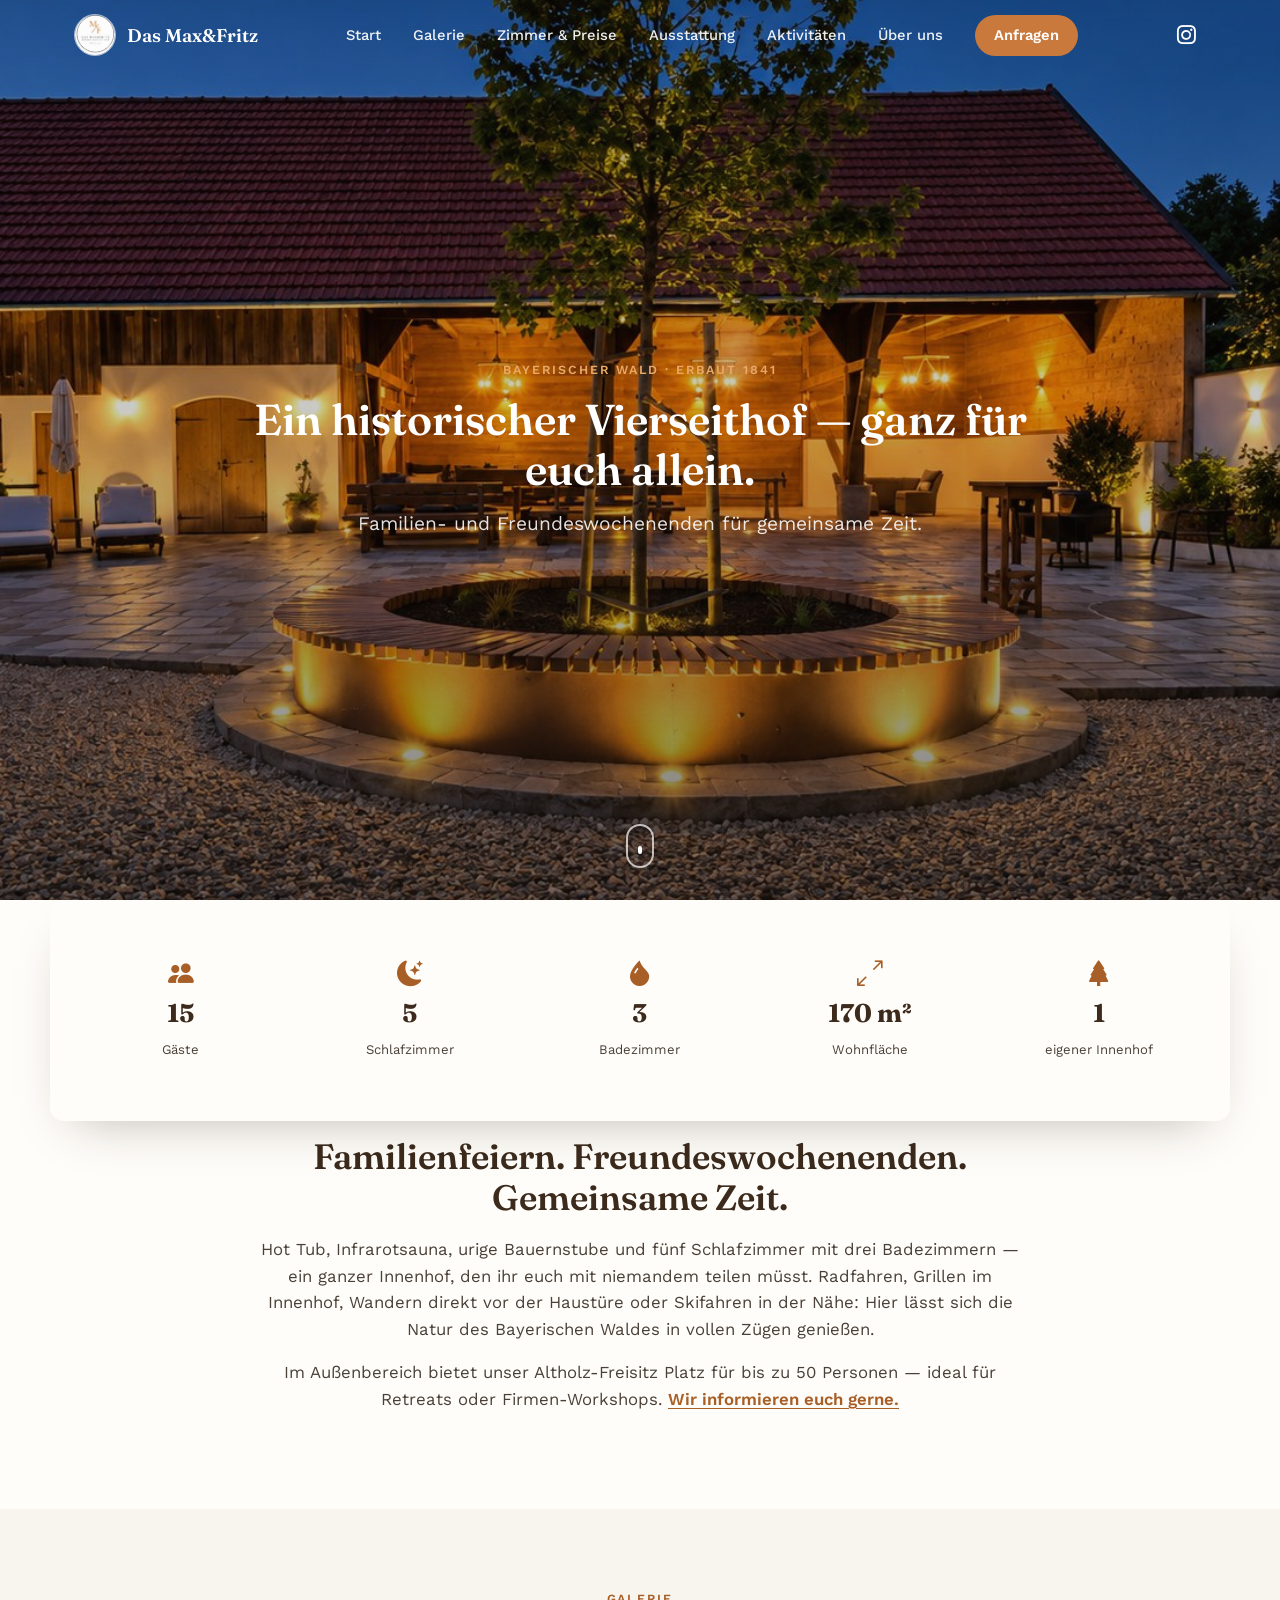
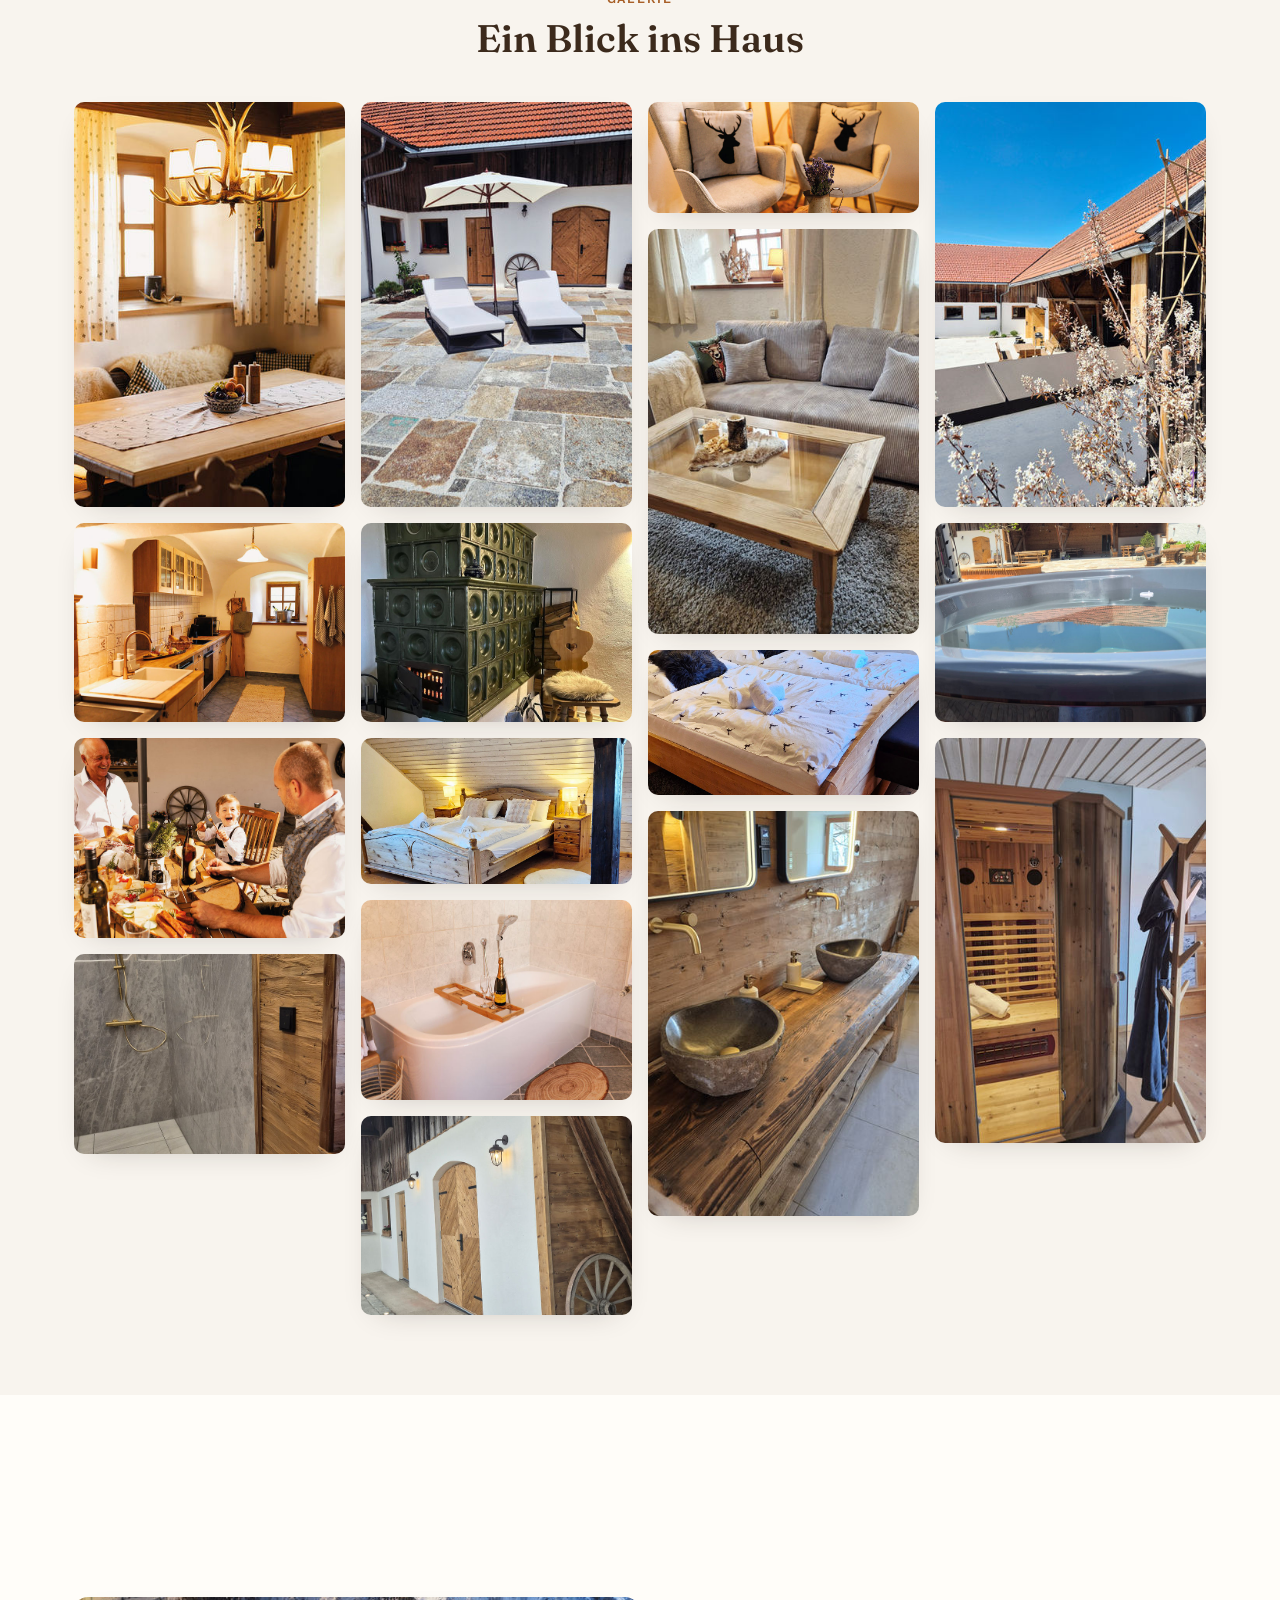
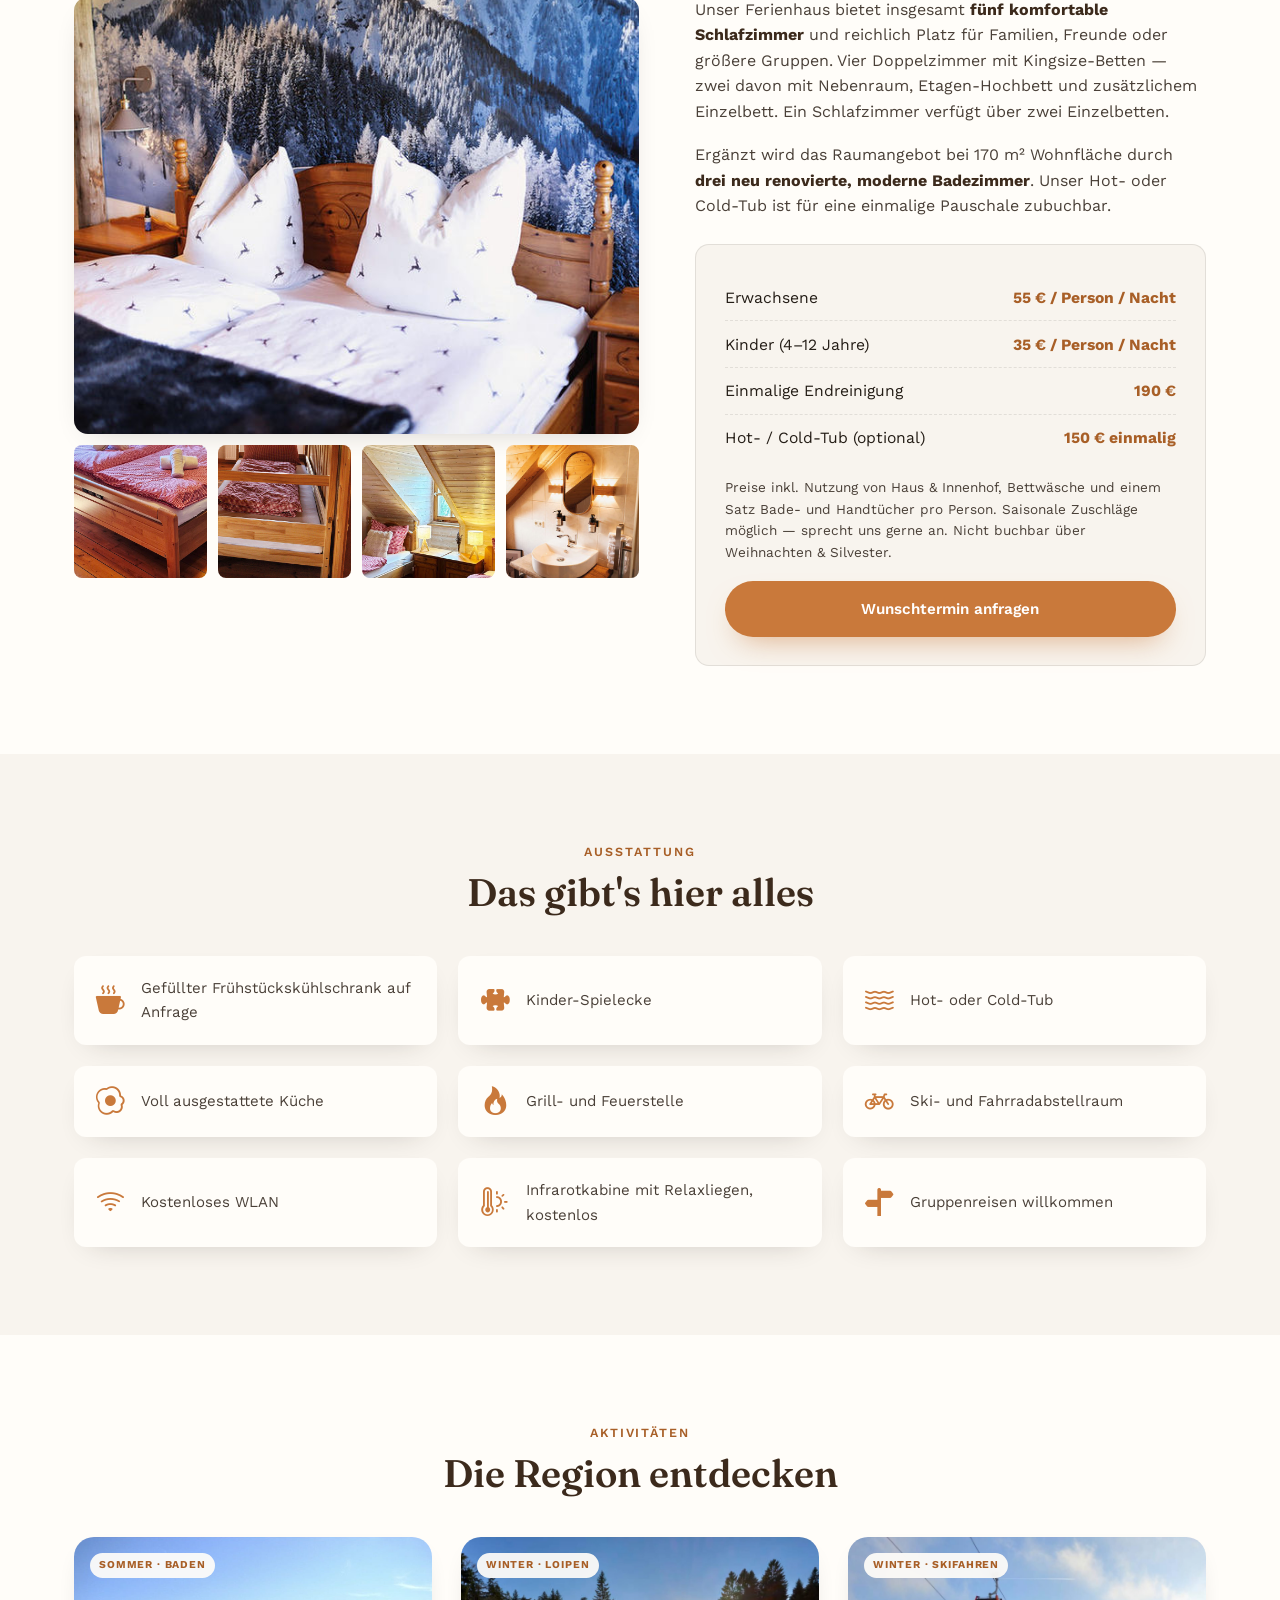
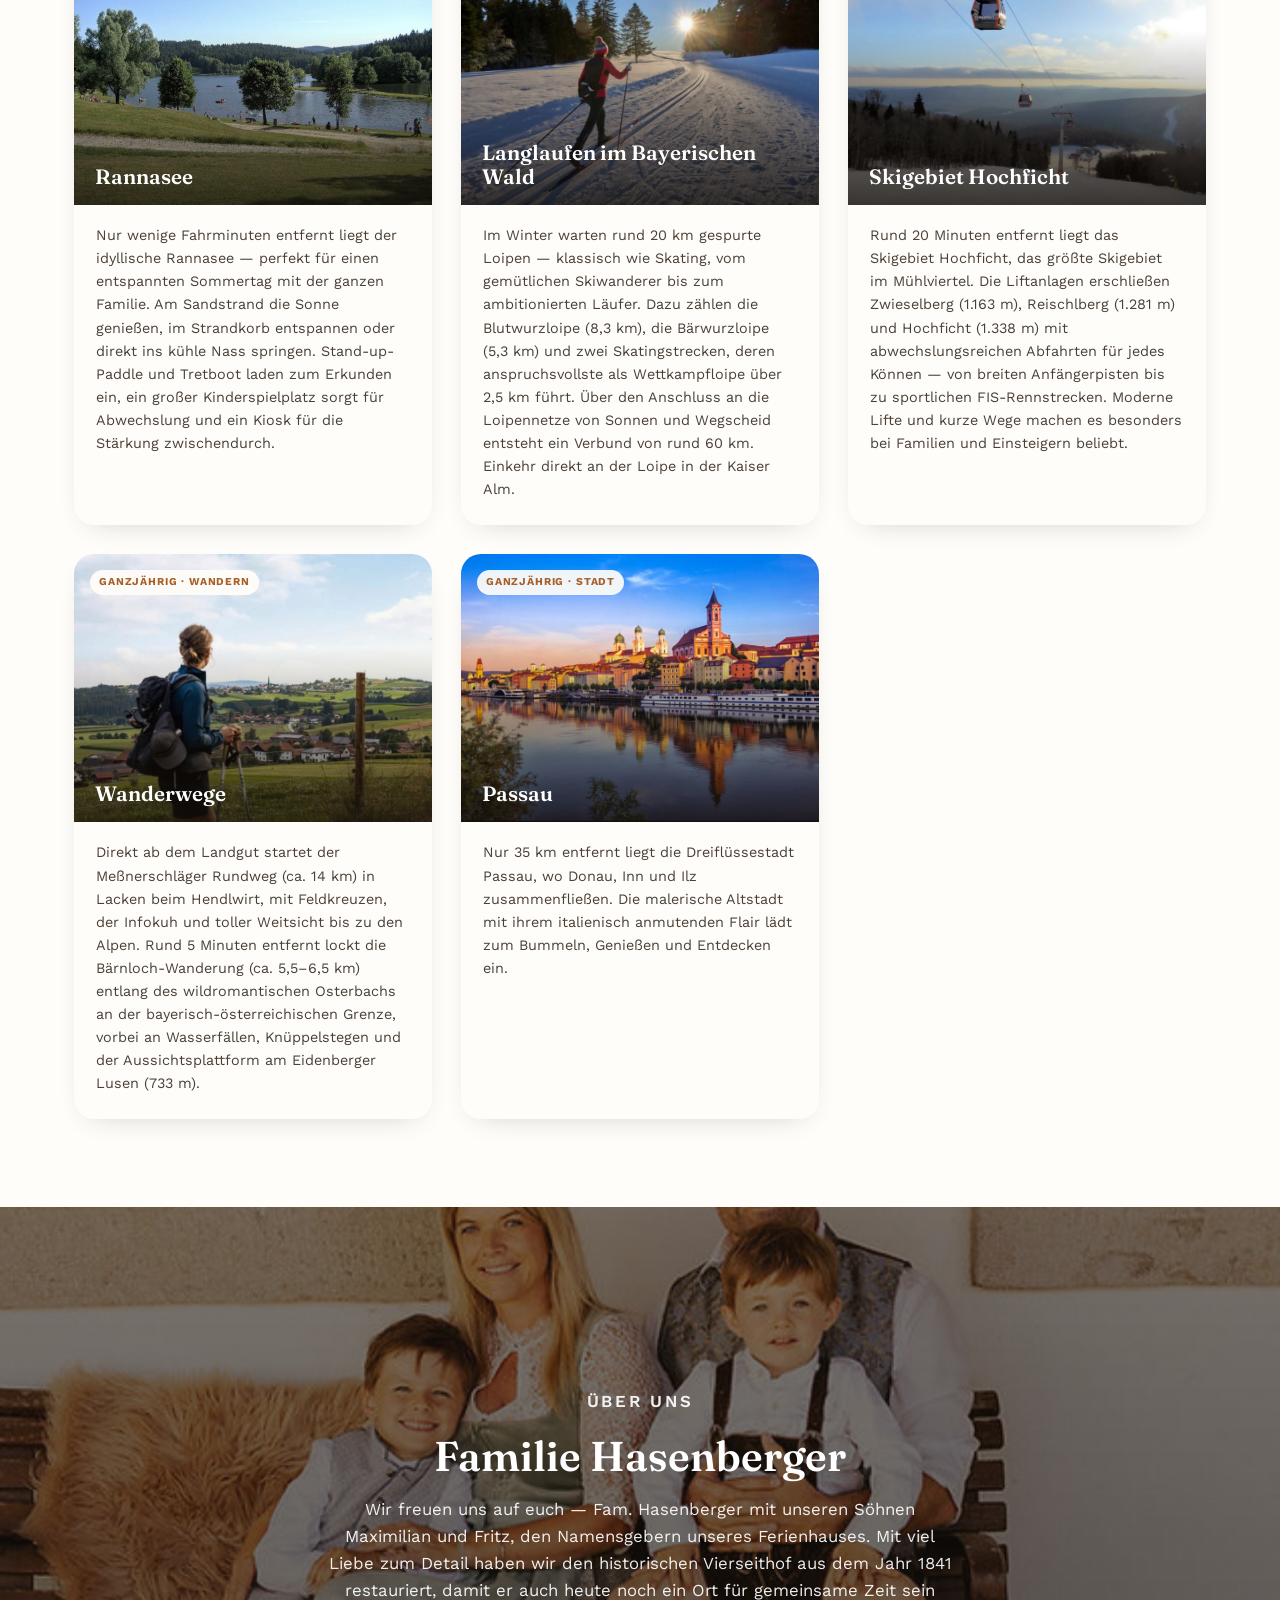
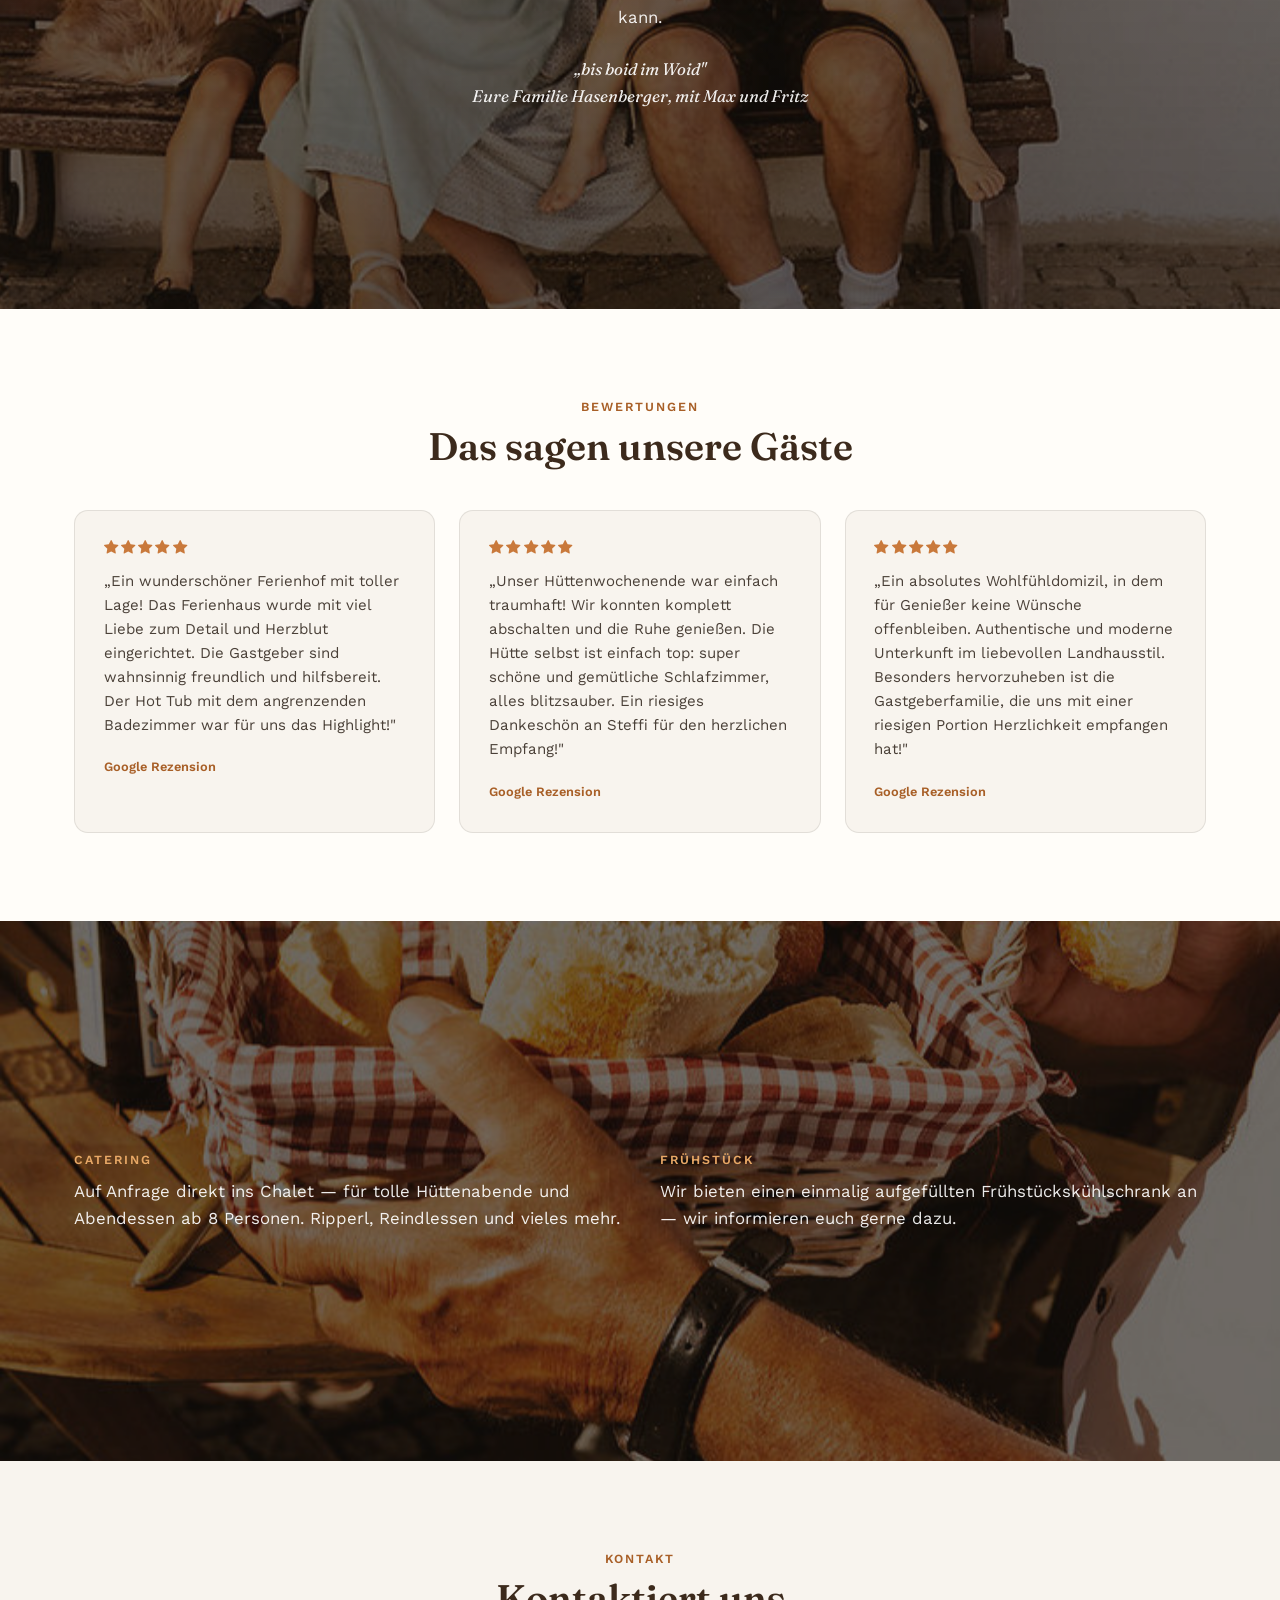
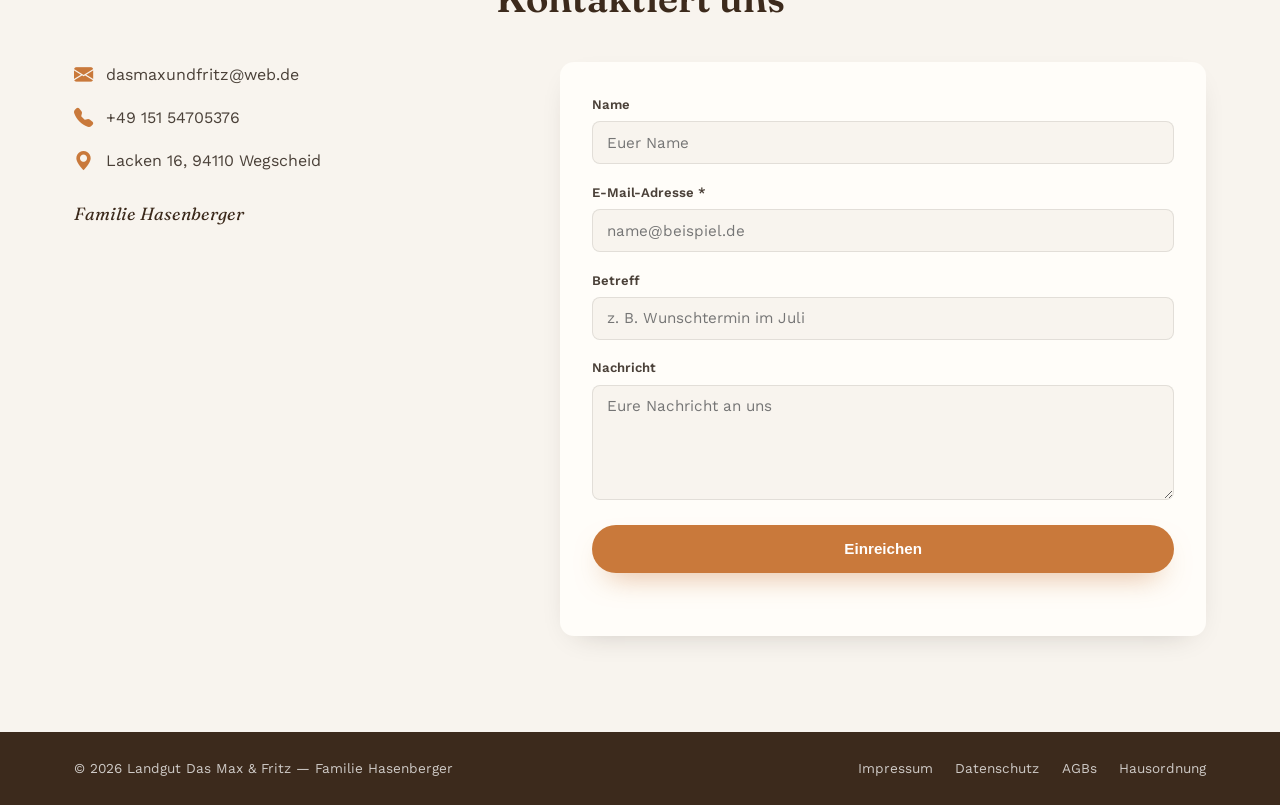
==== commit 8c215b5a: "Redesign Hero-Bereich und neuer Aktivitäten-Abschnitt Hero schlanker gemacht (weniger Text, neues Ku" ====
--- a/new/index.html
+++ b/new/index.html
@@ -28,6 +28,7 @@
       <a href="#galerie">Galerie</a>
       <a href="#zimmer">Zimmer &amp; Preise</a>
       <a href="#ausstattung">Ausstattung</a>
+      <a href="#aktivitaeten">Aktivitäten</a>
       <a href="#ueber-uns">Über uns</a>
       <a href="#kontakt" class="nav-cta">Anfragen</a>
     </nav>
@@ -46,17 +47,13 @@
   <!-- HERO -->
   <section class="hero" id="start">
     <div class="parallax" data-speed="0.35">
-      <div class="parallax__bg" style="background-image:url('assets/img/hero-courtyard-night.jpg')"></div>
+      <div class="parallax__bg" style="background-image:url('assets/img/hero-courtyard-dusk.jpg')"></div>
     </div>
     <div class="hero__scrim"></div>
     <div class="hero__content reveal">
       <p class="eyebrow">Bayerischer Wald · Erbaut 1841</p>
-      <h1>Ein historischer Vierseithof.<br>Ganz für euch allein.</h1>
-      <p class="hero__lead">Familienfeiern, Freundeswochenenden und gemeinsame Zeit — in einem liebevoll restaurierten Innenhof für bis zu 15 Personen.</p>
-      <div class="hero__actions">
-        <a href="#kontakt" class="btn btn--primary">Wunschtermin anfragen</a>
-        <a href="#galerie" class="btn btn--ghost">Galerie ansehen</a>
-      </div>
+      <h1>Ein historischer Vierseithof&nbsp;— ganz für euch allein.</h1>
+      <p class="hero__subtitle">Familien- und Freundeswochenenden für gemeinsame Zeit.</p>
     </div>
     <button class="scroll-cue" id="scrollCue" aria-label="Nach unten scrollen">
       <span></span>
@@ -118,8 +115,8 @@
       <div class="rooms__gallery reveal">
         <img src="assets/img/bedroom-alpine-art.jpg" alt="Hauptschlafzimmer mit Alpen-Motiv" class="rooms__main">
         <div class="rooms__thumbs">
-          <img src="assets/img/bedroom-simple.jpg" alt="Schlafzimmer mit Nachttischen">
-          <img src="assets/img/bedroom-bunk.jpg" alt="Zimmer mit Etagenbett">
+          <img src="assets/img/bedroom-simple.jpg" alt="Schlafzimmer mit Nachttischen" style="object-position:left center">
+          <img src="assets/img/bedroom-bunk.jpg" alt="Zimmer mit Etagenbett" style="object-position:right center">
           <img src="assets/img/bedroom-attic-cozy.jpg" alt="Gemütliches Dachzimmer">
           <img src="assets/img/bathroom-sink-mirror.jpg" alt="Modernes Badezimmer">
         </div>
@@ -145,7 +142,7 @@
   <section class="amenities" id="ausstattung">
     <div class="section-head reveal">
       <p class="eyebrow">Ausstattung</p>
-      <h2>Alles, was ihr braucht</h2>
+      <h2>Das gibt's hier alles</h2>
     </div>
     <div class="amenities__grid reveal">
       <div class="amenity"><i class="bi bi-cup-hot-fill"></i><span>Gefüllter Frühstückskühlschrank auf Anfrage</span></div>
@@ -157,6 +154,71 @@
       <div class="amenity"><i class="bi bi-wifi"></i><span>Kostenloses WLAN</span></div>
       <div class="amenity"><i class="bi bi-thermometer-sun"></i><span>Infrarotkabine mit Relaxliegen, kostenlos</span></div>
       <div class="amenity"><i class="bi bi-signpost-split-fill"></i><span>Gruppenreisen willkommen</span></div>
+    </div>
+  </section>
+
+  <!-- ACTIVITIES -->
+  <section class="activities" id="aktivitaeten">
+    <div class="section-head reveal">
+      <p class="eyebrow">Aktivitäten</p>
+      <h2>Die Region entdecken</h2>
+    </div>
+    <div class="activities__grid reveal">
+      <article class="activity-card">
+        <div class="activity-card__media">
+          <img src="assets/img/activity-rannasee.jpg" alt="Rannasee mit Sandstrand und Badegästen im Sommer" loading="lazy">
+          <div class="activity-card__scrim"></div>
+          <span class="activity-card__tag">Sommer · Baden</span>
+          <h3>Rannasee</h3>
+        </div>
+        <div class="activity-card__body">
+          <p>Nur wenige Fahrminuten entfernt liegt der idyllische Rannasee — perfekt für einen entspannten Sommertag mit der ganzen Familie. Am Sandstrand die Sonne genießen, im Strandkorb entspannen oder direkt ins kühle Nass springen. Stand-up-Paddle und Tretboot laden zum Erkunden ein, ein großer Kinderspielplatz sorgt für Abwechslung und ein Kiosk für die Stärkung zwischendurch.</p>
+        </div>
+      </article>
+      <article class="activity-card">
+        <div class="activity-card__media">
+          <img src="assets/img/activity-langlaufen.jpg" alt="Langläuferin auf gespurter Loipe im Bayerischen Wald" loading="lazy">
+          <div class="activity-card__scrim"></div>
+          <span class="activity-card__tag">Winter · Loipen</span>
+          <h3>Langlaufen im Bayerischen Wald</h3>
+        </div>
+        <div class="activity-card__body">
+          <p>Im Winter warten rund 20&nbsp;km gespurte Loipen — klassisch wie Skating, vom gemütlichen Skiwanderer bis zum ambitionierten Läufer. Dazu zählen die Blutwurzloipe (8,3&nbsp;km), die Bärwurzloipe (5,3&nbsp;km) und zwei Skatingstrecken, deren anspruchsvollste als Wettkampfloipe über 2,5&nbsp;km führt. Über den Anschluss an die Loipennetze von Sonnen und Wegscheid entsteht ein Verbund von rund 60&nbsp;km. Einkehr direkt an der Loipe in der Kaiser Alm.</p>
+        </div>
+      </article>
+      <article class="activity-card">
+        <div class="activity-card__media">
+          <img src="assets/img/activity-hochficht.jpg" alt="Gondelbahn im Skigebiet Hochficht" loading="lazy">
+          <div class="activity-card__scrim"></div>
+          <span class="activity-card__tag">Winter · Skifahren</span>
+          <h3>Skigebiet Hochficht</h3>
+        </div>
+        <div class="activity-card__body">
+          <p>Rund 20 Minuten entfernt liegt das Skigebiet Hochficht, das größte Skigebiet im Mühlviertel. Die Liftanlagen erschließen Zwieselberg (1.163&nbsp;m), Reischlberg (1.281&nbsp;m) und Hochficht (1.338&nbsp;m) mit abwechslungsreichen Abfahrten für jedes Können — von breiten Anfängerpisten bis zu sportlichen FIS-Rennstrecken. Moderne Lifte und kurze Wege machen es besonders bei Familien und Einsteigern beliebt.</p>
+        </div>
+      </article>
+      <article class="activity-card">
+        <div class="activity-card__media">
+          <img src="assets/img/activity-wanderweg.jpg" alt="Wanderin blickt über das Tal Richtung Wegscheid" loading="lazy">
+          <div class="activity-card__scrim"></div>
+          <span class="activity-card__tag">Ganzjährig · Wandern</span>
+          <h3>Wanderwege</h3>
+        </div>
+        <div class="activity-card__body">
+          <p>Direkt ab dem Landgut startet der Meßnerschläger Rundweg (ca. 14&nbsp;km) in Lacken beim Hendlwirt, mit Feldkreuzen, der Infokuh und toller Weitsicht bis zu den Alpen. Rund 5 Minuten entfernt lockt die Bärnloch-Wanderung (ca. 5,5–6,5&nbsp;km) entlang des wildromantischen Osterbachs an der bayerisch-österreichischen Grenze, vorbei an Wasserfällen, Knüppelstegen und der Aussichtsplattform am Eidenberger Lusen (733&nbsp;m).</p>
+        </div>
+      </article>
+      <article class="activity-card">
+        <div class="activity-card__media">
+          <img src="assets/img/activity-passau.jpg" alt="Altstadt von Passau am Zusammenfluss von Donau, Inn und Ilz" loading="lazy">
+          <div class="activity-card__scrim"></div>
+          <span class="activity-card__tag">Ganzjährig · Stadt</span>
+          <h3>Passau</h3>
+        </div>
+        <div class="activity-card__body">
+          <p>Nur 35&nbsp;km entfernt liegt die Dreiflüssestadt Passau, wo Donau, Inn und Ilz zusammenfließen. Die malerische Altstadt mit ihrem italienisch anmutenden Flair lädt zum Bummeln, Genießen und Entdecken ein.</p>
+        </div>
+      </article>
     </div>
   </section>
 
--- a/new/assets/css/style.css
+++ b/new/assets/css/style.css
@@ -186,30 +186,25 @@
 }
 .hero__scrim{
   position:absolute; inset:0; z-index:1;
-  background:linear-gradient(180deg, rgba(20,15,10,0.55) 0%, rgba(20,15,10,0.35) 45%, rgba(20,15,10,0.75) 100%);
+  background:linear-gradient(180deg, rgba(20,15,10,0.4) 0%, rgba(20,15,10,0.22) 45%, rgba(20,15,10,0.55) 100%);
 }
 .hero__content{
   position:relative; z-index:2;
-  max-width:820px;
-  margin:0 auto;
-  padding:7rem 1.5rem 4rem;
+  max-width:920px;
+  margin:0 auto;
+  padding:2rem 1.5rem;
   text-align:center;
   color:#fff;
 }
 .hero__content h1{
-  font-size:clamp(2.3rem, 5.2vw, 3.8rem);
+  font-size:clamp(2rem, 3.4vw, 2.7rem);
   color:#fff;
-  margin:0.3em 0 0.5em;
-}
-.hero__lead{
-  font-size:1.15rem;
-  color:rgba(255,255,255,0.9);
-  max-width:600px;
-  margin:0 auto;
-}
-.hero__actions{
-  margin-top:2.2rem;
-  display:flex; gap:1rem; justify-content:center; flex-wrap:wrap;
+  margin:0.35em 0 0;
+}
+.hero__subtitle{
+  margin:0.9rem 0 0;
+  font-size:clamp(1rem, 1.6vw, 1.2rem);
+  color:rgba(255,255,255,0.88);
 }
 .eyebrow{ }
 .hero .eyebrow{ color:var(--amber-light); }
@@ -307,9 +302,11 @@
   gap:3.5rem;
   align-items:start;
 }
-.rooms__main{ border-radius:var(--radius); box-shadow:var(--shadow-card); aspect-ratio:4/3.1; object-fit:cover; width:100%; }
+.rooms__main{ border-radius:var(--radius); box-shadow:var(--shadow-card); aspect-ratio:4/3.1; object-fit:cover; width:100%; cursor:zoom-in; transition:opacity 0.25s var(--ease); }
+.rooms__main:hover{ opacity:0.94; }
 .rooms__thumbs{ display:grid; grid-template-columns:repeat(4,1fr); gap:0.7rem; margin-top:0.7rem; }
-.rooms__thumbs img{ border-radius:8px; aspect-ratio:1/1; object-fit:cover; }
+.rooms__thumbs img{ border-radius:8px; aspect-ratio:1/1; object-fit:cover; cursor:zoom-in; transition:opacity 0.25s var(--ease); }
+.rooms__thumbs img:hover{ opacity:0.85; }
 .rooms__info p{ color:var(--ink-soft); margin-bottom:1.1rem; }
 .rooms__info strong{ color:var(--wood-deep); }
 
@@ -351,6 +348,49 @@
 .amenity:hover{ transform:translateY(-3px); }
 .amenity i{ flex-shrink:0; color:var(--amber); font-size:1.8rem; }
 .amenity span{ font-size:0.94rem; color:var(--ink-soft); }
+
+/* ---------- Activities ---------- */
+.activities{ padding:5.5rem 0; }
+.activities__grid{
+  max-width:var(--container);
+  margin:0 auto;
+  padding:0 1.5rem;
+  display:grid;
+  grid-template-columns:repeat(3, 1fr);
+  gap:1.8rem;
+}
+.activity-card{
+  background:var(--paper);
+  border-radius:20px;
+  overflow:hidden;
+  box-shadow:var(--shadow-card);
+  display:flex;
+  flex-direction:column;
+  transition:transform 0.4s var(--ease), box-shadow 0.4s var(--ease);
+}
+.activity-card:hover{ transform:translateY(-6px); box-shadow:0 26px 54px -22px rgba(36,29,22,0.45); }
+.activity-card__media{ position:relative; aspect-ratio:4/3; overflow:hidden; }
+.activity-card__media img{ position:absolute; inset:0; width:100%; height:100%; object-fit:cover; transition:transform 0.6s var(--ease); }
+.activity-card:hover .activity-card__media img{ transform:scale(1.08); }
+.activity-card__scrim{
+  position:absolute; inset:0;
+  background:linear-gradient(180deg, rgba(20,15,10,0) 35%, rgba(20,15,10,0.78) 100%);
+}
+.activity-card__tag{
+  position:absolute; top:1rem; left:1rem;
+  background:rgba(255,253,249,0.92);
+  backdrop-filter:blur(6px);
+  color:var(--amber-deep);
+  font-size:0.66rem; letter-spacing:0.08em; text-transform:uppercase; font-weight:700;
+  padding:0.4em 0.85em;
+  border-radius:999px;
+}
+.activity-card__media h3{
+  position:absolute; left:1.3rem; right:1.3rem; bottom:1rem;
+  font-family:var(--font-display); font-weight:600; color:#fff; font-size:1.3rem; margin:0;
+}
+.activity-card__body{ padding:1.2rem 1.4rem 1.5rem; }
+.activity-card__body p{ font-size:0.9rem; color:var(--ink-soft); margin:0; }
 
 /* ---------- Story / parallax bands ---------- */
 .story, .catering{ position:relative; overflow:hidden; isolation:isolate; }
@@ -504,6 +544,7 @@
 @media (max-width: 980px){
   .rooms__layout, .contact__layout{ grid-template-columns:1fr; gap:2.5rem; }
   .amenities__grid{ grid-template-columns:repeat(2, 1fr); }
+  .activities__grid{ grid-template-columns:repeat(2, 1fr); }
   .reviews__grid{ grid-template-columns:1fr; }
   .catering__card{ grid-template-columns:1fr; gap:1.8rem; }
   .stats{ grid-template-columns:repeat(3, 1fr); }
@@ -535,10 +576,7 @@
   .masonry{ columns:2 160px; }
   .stats{ grid-template-columns:repeat(2, 1fr); }
   .amenities__grid{ grid-template-columns:1fr; }
+  .activities__grid{ grid-template-columns:1fr; }
   .site-footer__inner{ flex-direction:column; text-align:center; }
 }
 
-@media (max-width: 480px){
-  .hero__actions{ flex-direction:column; width:100%; }
-  .hero__actions .btn{ width:100%; }
-}
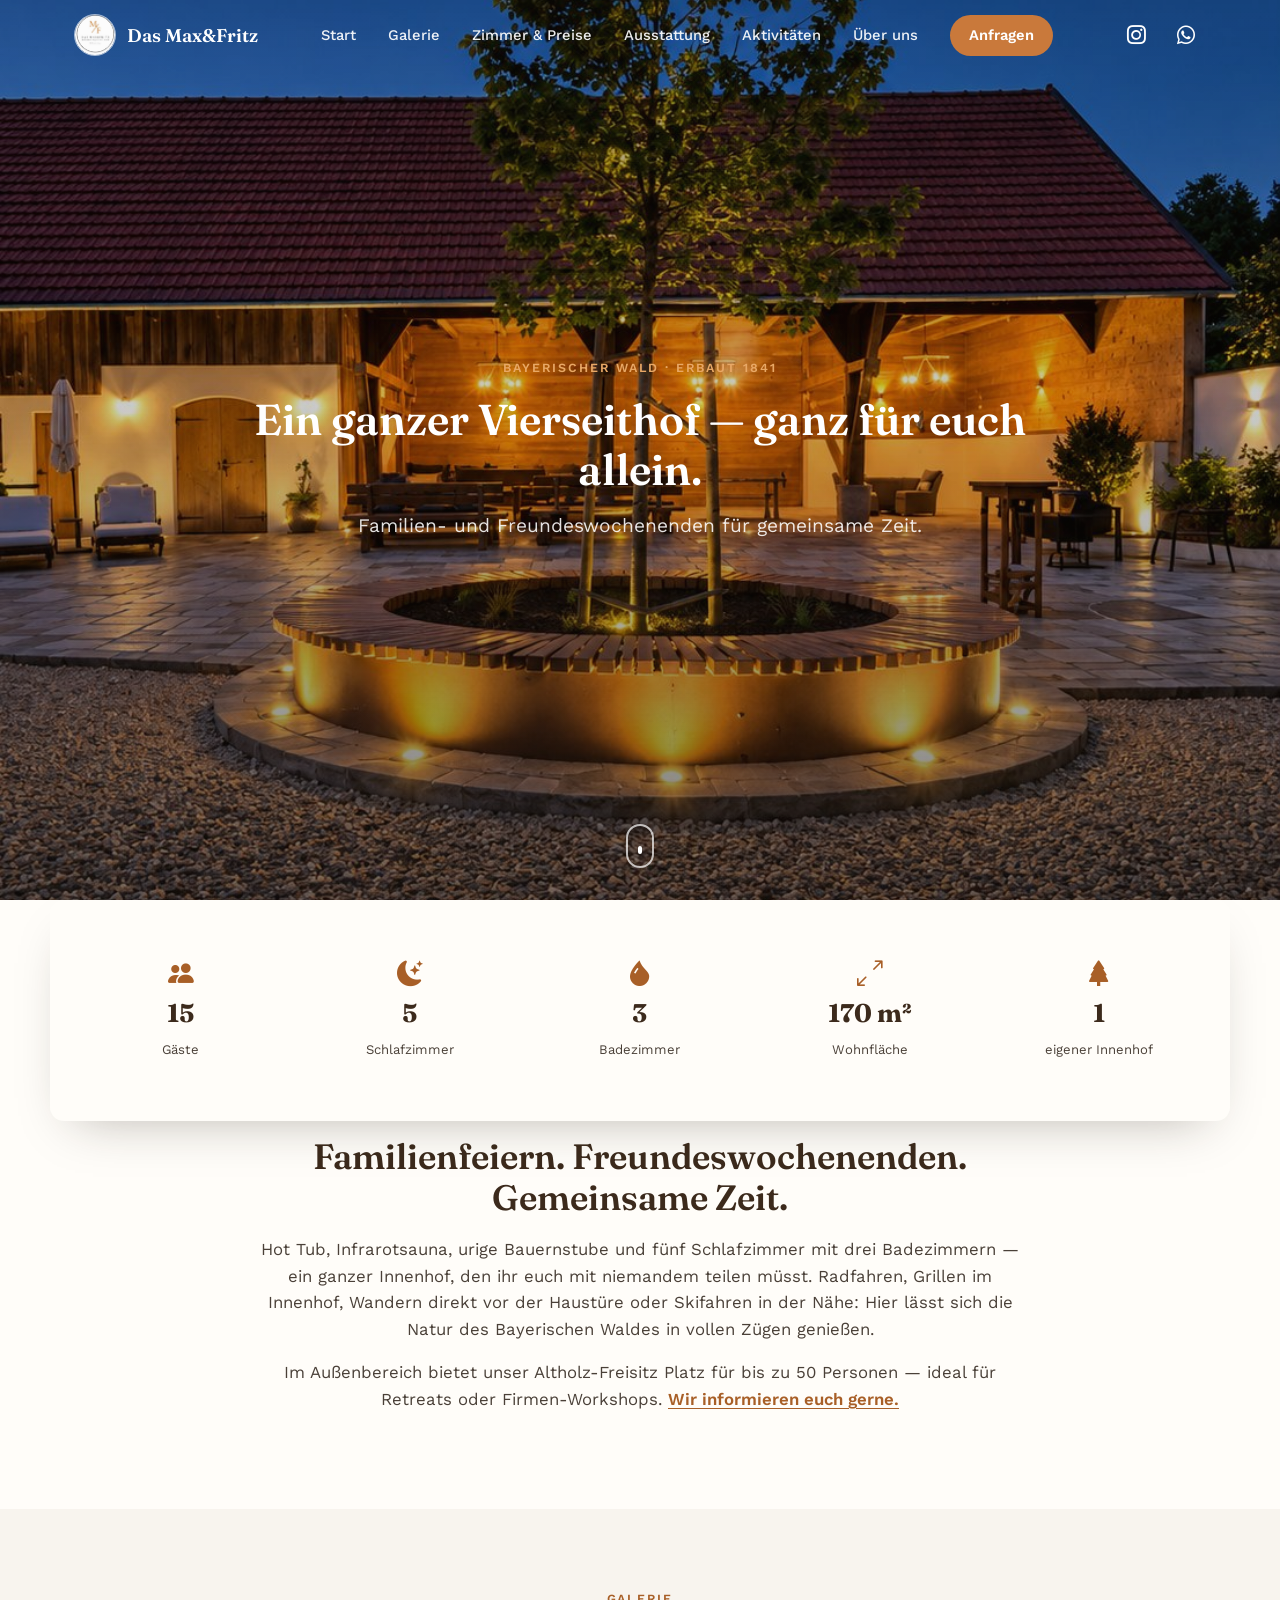
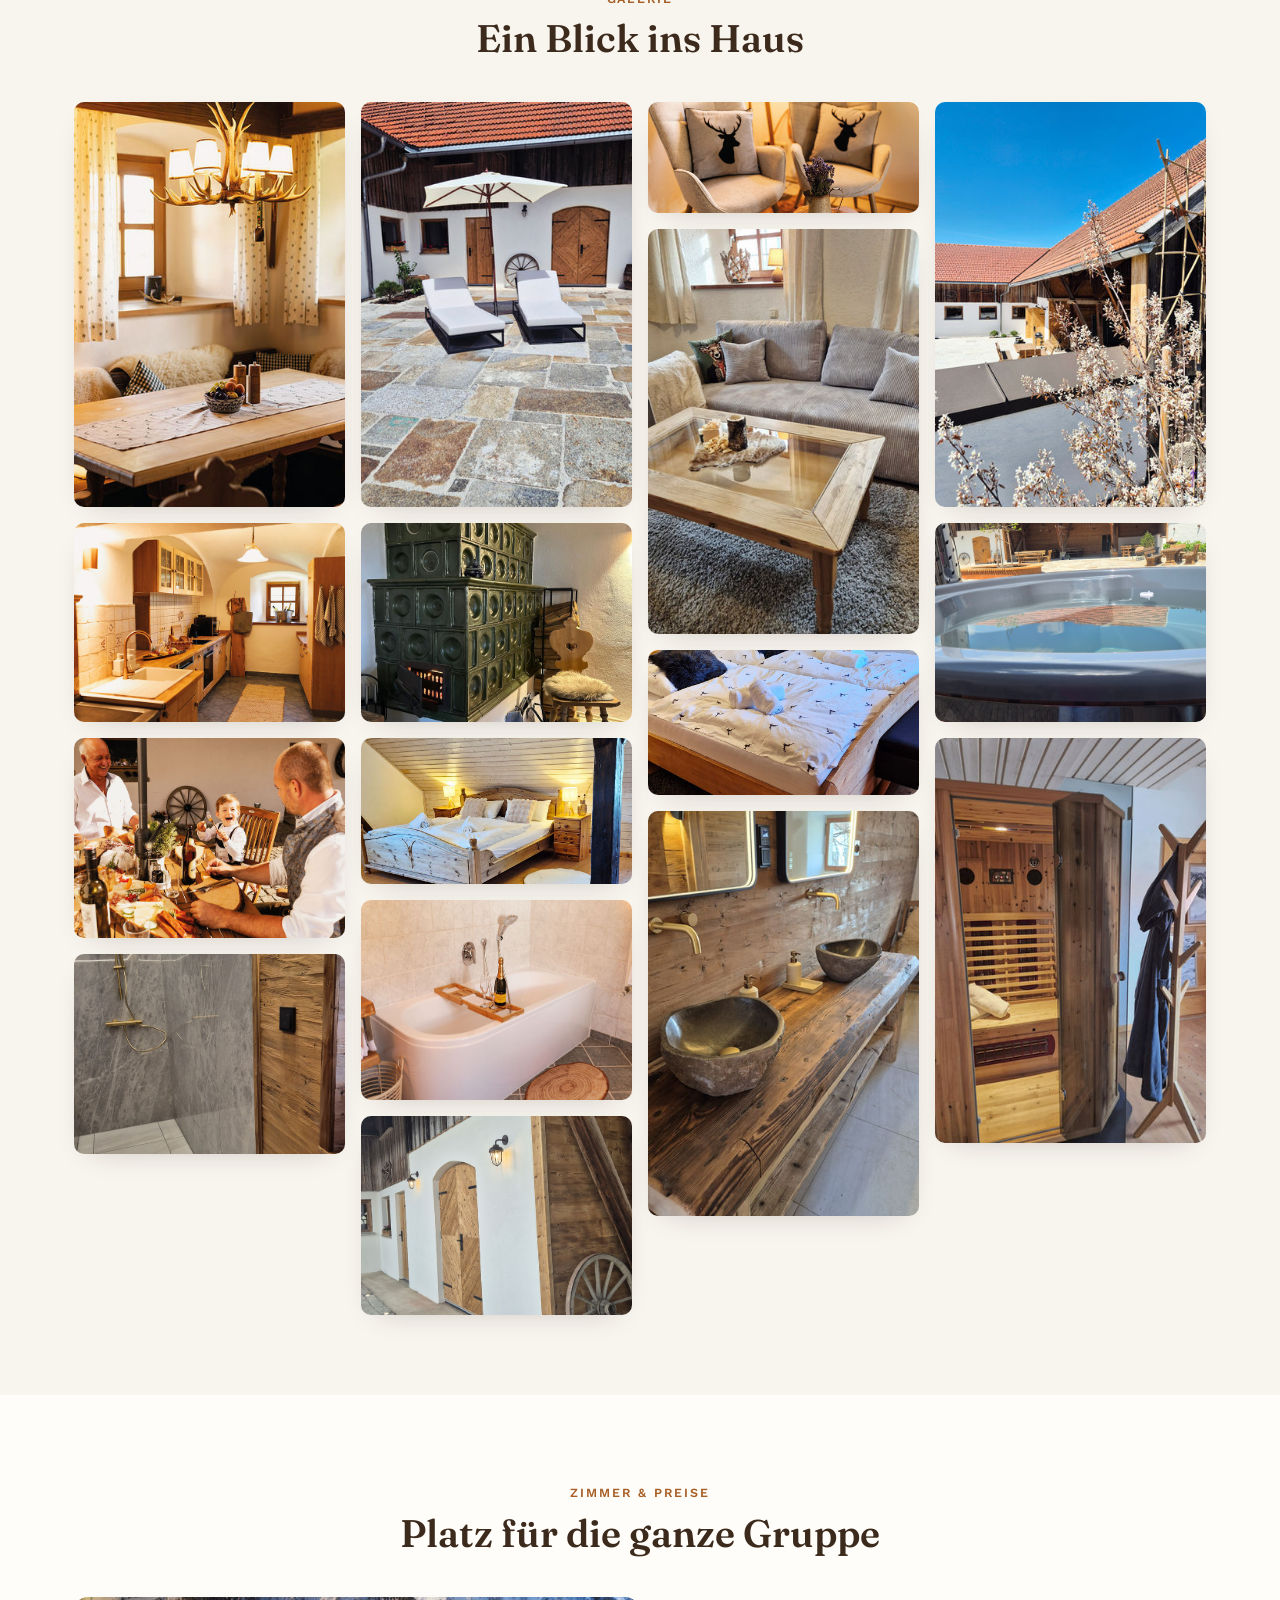
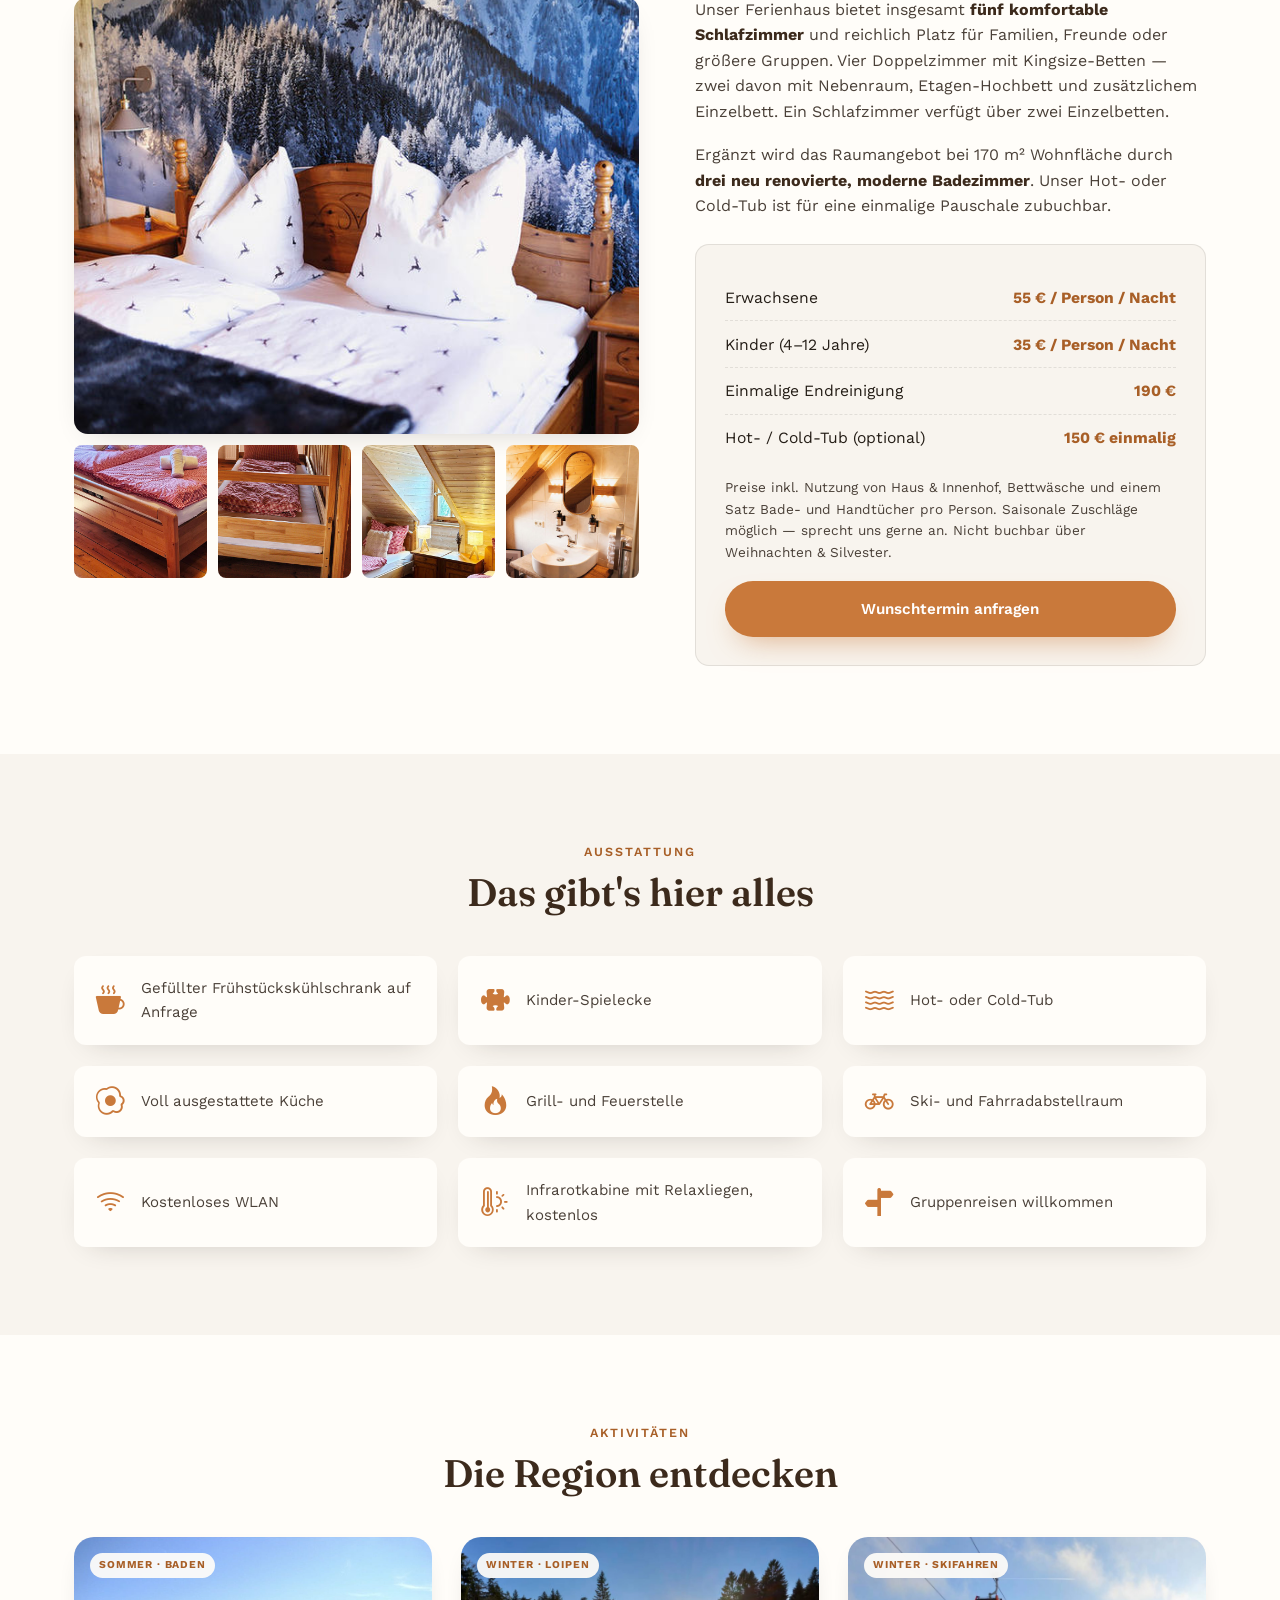
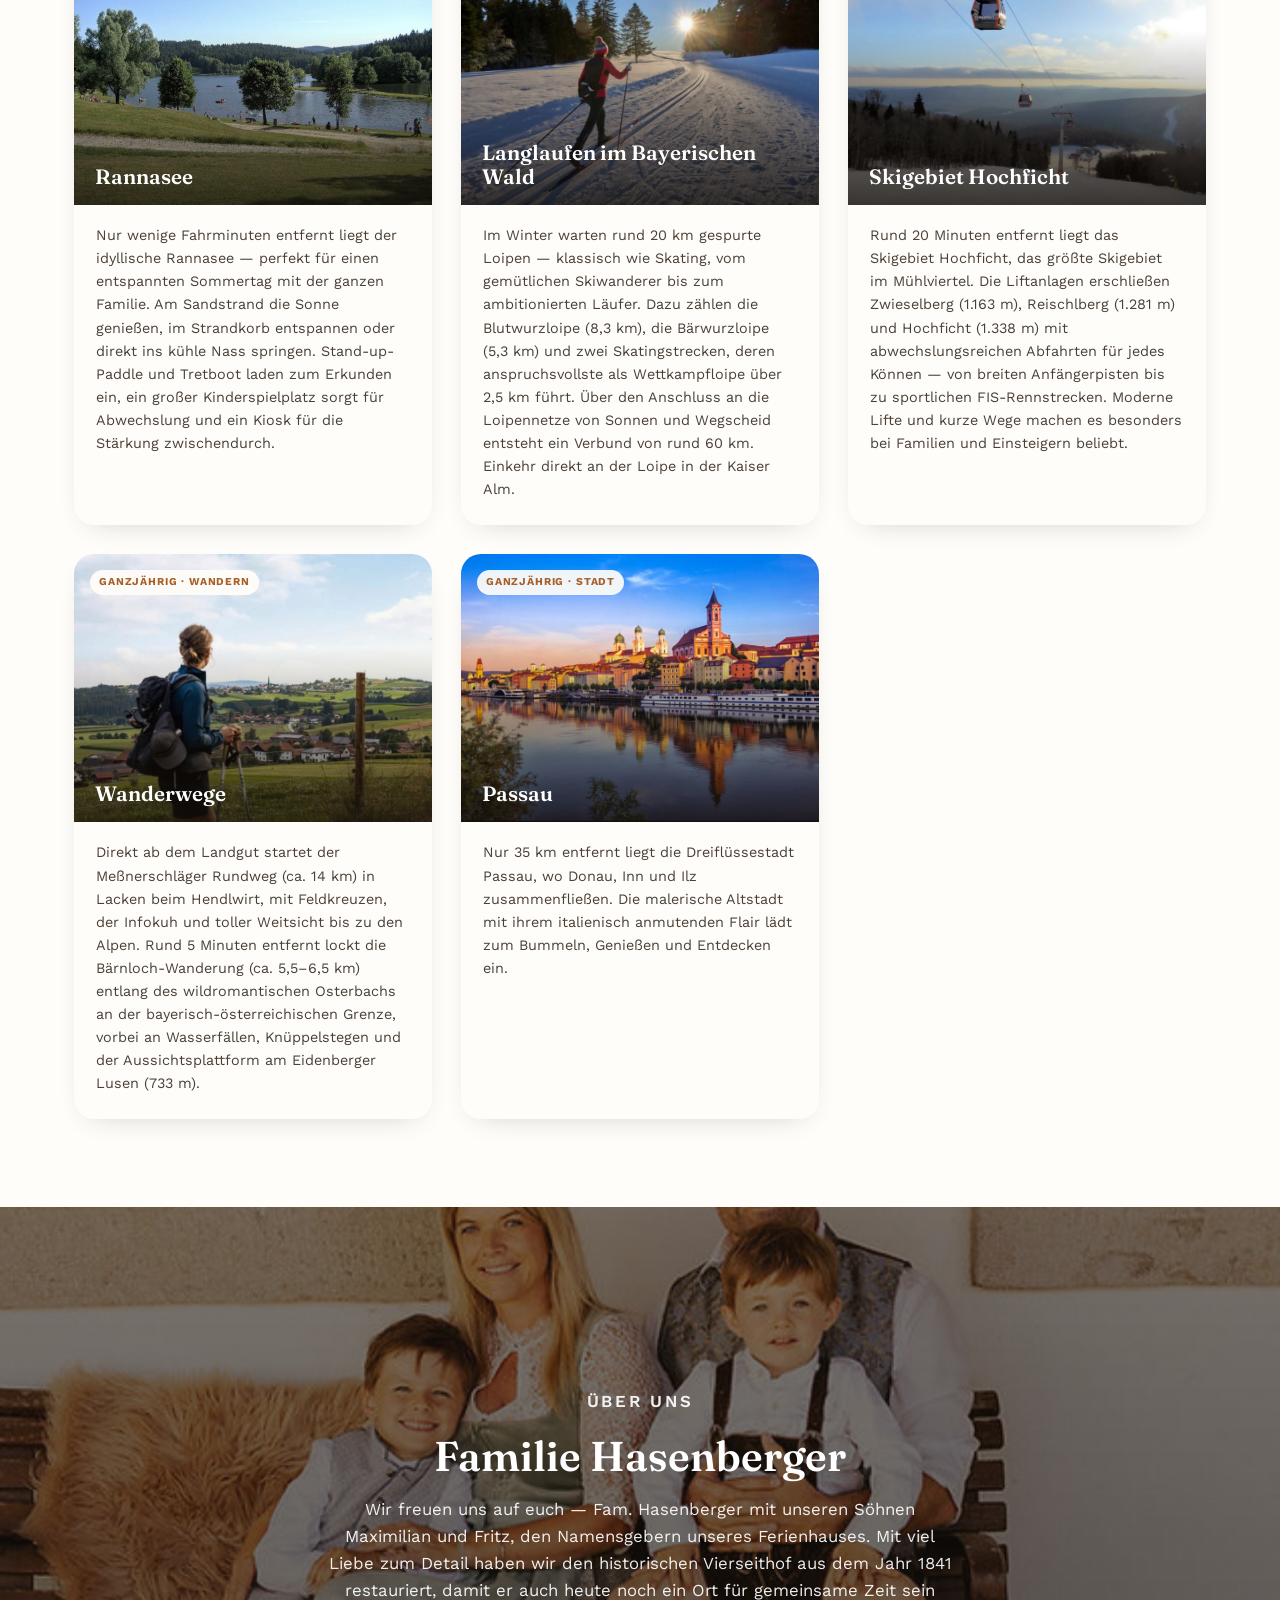
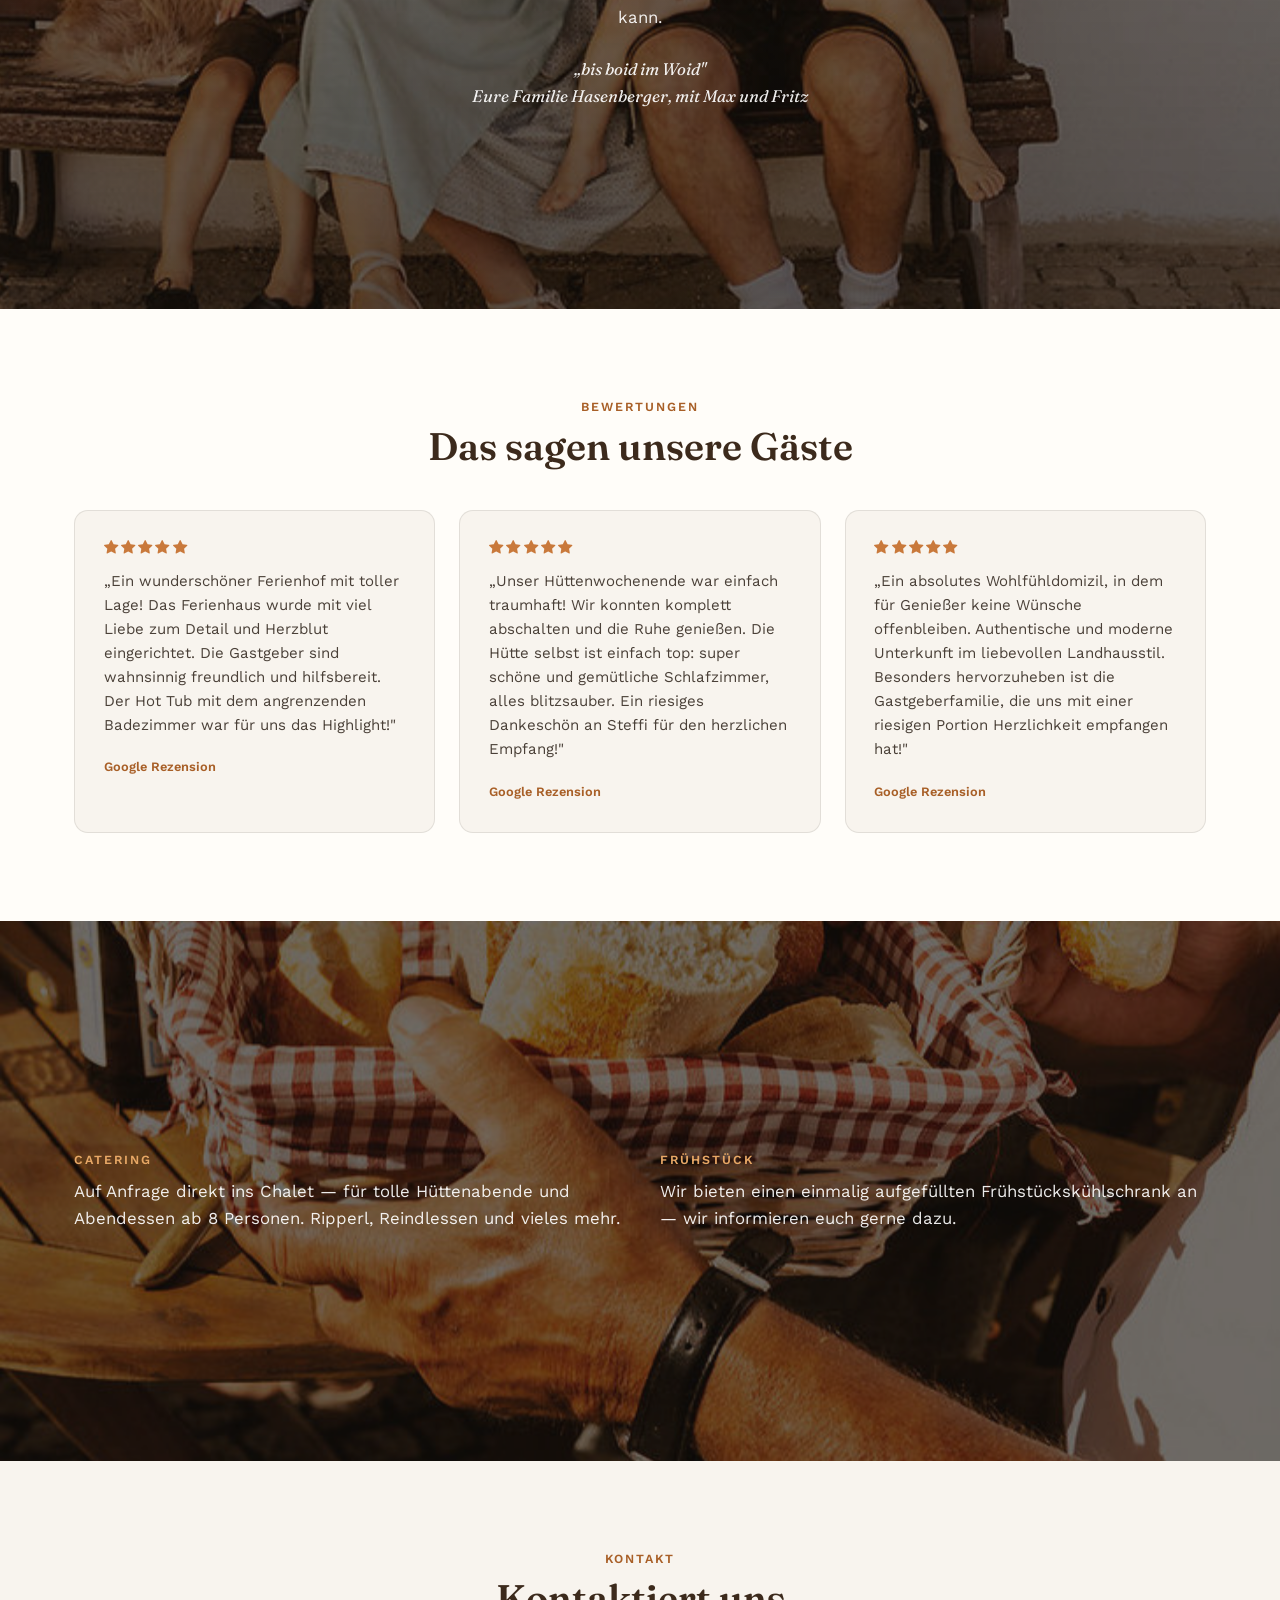
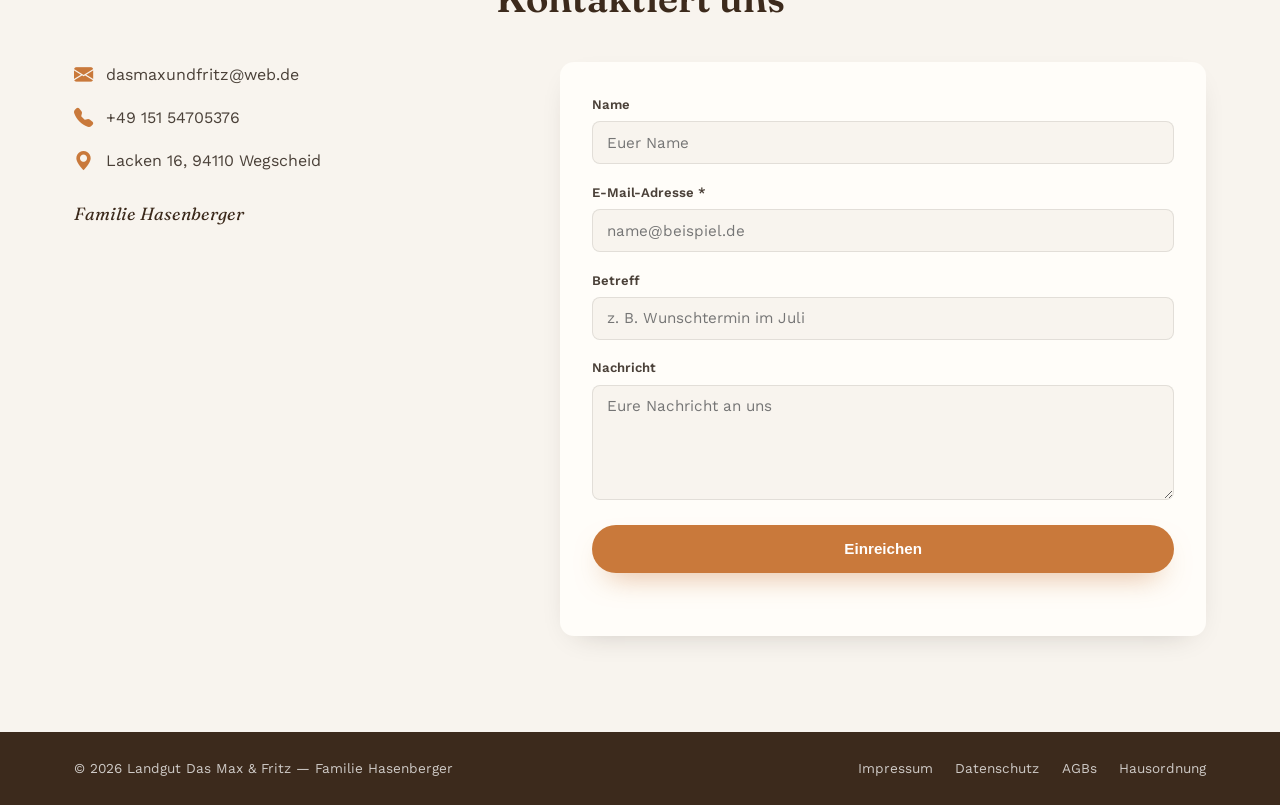
==== commit 74dadbfb: "WhatsApp-Platzhalter-Button und rotierende Hero-Überschrift WhatsApp-Icon neben Instagram im Header " ====
--- a/new/index.html
+++ b/new/index.html
@@ -35,6 +35,10 @@
 
     <div class="header-actions">
       <a href="https://www.instagram.com/dasmaxundfritz_landgut/" class="icon-btn" aria-label="Instagram" target="_blank" rel="noopener"><i class="bi bi-instagram"></i></a>
+      <button type="button" class="icon-btn icon-btn--whatsapp" id="whatsappBtn" aria-label="WhatsApp (in Kürze verfügbar)">
+        <i class="bi bi-whatsapp"></i>
+        <span class="tooltip-bubble" id="whatsappTooltip">In Kürze verfügbar</span>
+      </button>
       <button class="icon-btn nav-toggle" id="navToggle" aria-label="Menü öffnen" aria-expanded="false" aria-controls="mainNav">
         <i class="bi bi-list" id="navToggleIcon"></i>
       </button>
@@ -52,7 +56,7 @@
     <div class="hero__scrim"></div>
     <div class="hero__content reveal">
       <p class="eyebrow">Bayerischer Wald · Erbaut 1841</p>
-      <h1>Ein historischer Vierseithof&nbsp;— ganz für euch allein.</h1>
+      <h1 id="heroHeadline">Ein ganzer Vierseithof&nbsp;— ganz für euch allein.</h1>
       <p class="hero__subtitle">Familien- und Freundeswochenenden für gemeinsame Zeit.</p>
     </div>
     <button class="scroll-cue" id="scrollCue" aria-label="Nach unten scrollen">
--- a/new/assets/css/style.css
+++ b/new/assets/css/style.css
@@ -163,6 +163,18 @@
 .icon-btn:hover{ background:rgba(0,0,0,0.06); }
 .nav-toggle{ display:none; }
 
+.icon-btn--whatsapp{ position:relative; }
+.tooltip-bubble{
+  position:absolute; top:calc(100% + 0.6rem); right:0;
+  background:var(--ink); color:#fff;
+  font-size:0.78rem; font-weight:500; white-space:nowrap;
+  padding:0.5em 0.9em; border-radius:8px;
+  opacity:0; visibility:hidden; transform:translateY(-4px);
+  transition:opacity 0.2s var(--ease), transform 0.2s var(--ease), visibility 0.2s;
+  pointer-events:none;
+}
+.tooltip-bubble.is-visible{ opacity:1; visibility:visible; transform:translateY(0); }
+
 /* ---------- Parallax primitive ---------- */
 .parallax{
   position:absolute; inset:0; overflow:hidden;
@@ -200,7 +212,13 @@
   font-size:clamp(2rem, 3.4vw, 2.7rem);
   color:#fff;
   margin:0.35em 0 0;
-}
+  min-height:2.4em;
+  display:flex;
+  align-items:center;
+  justify-content:center;
+  transition:opacity 0.4s var(--ease), transform 0.4s var(--ease);
+}
+.hero__content h1.is-fading{ opacity:0; transform:translateY(8px); }
 .hero__subtitle{
   margin:0.9rem 0 0;
   font-size:clamp(1rem, 1.6vw, 1.2rem);
@@ -566,6 +584,7 @@
   .main-nav a.nav-cta{ margin-top:0.5rem; }
   .nav-toggle{ display:inline-flex; }
   .icon-btn[aria-label="Instagram"]{ display:none; }
+  .icon-btn--whatsapp{ display:none; }
 }
 
 .nav-open .nav-toggle{ color:var(--wood-deep); }
